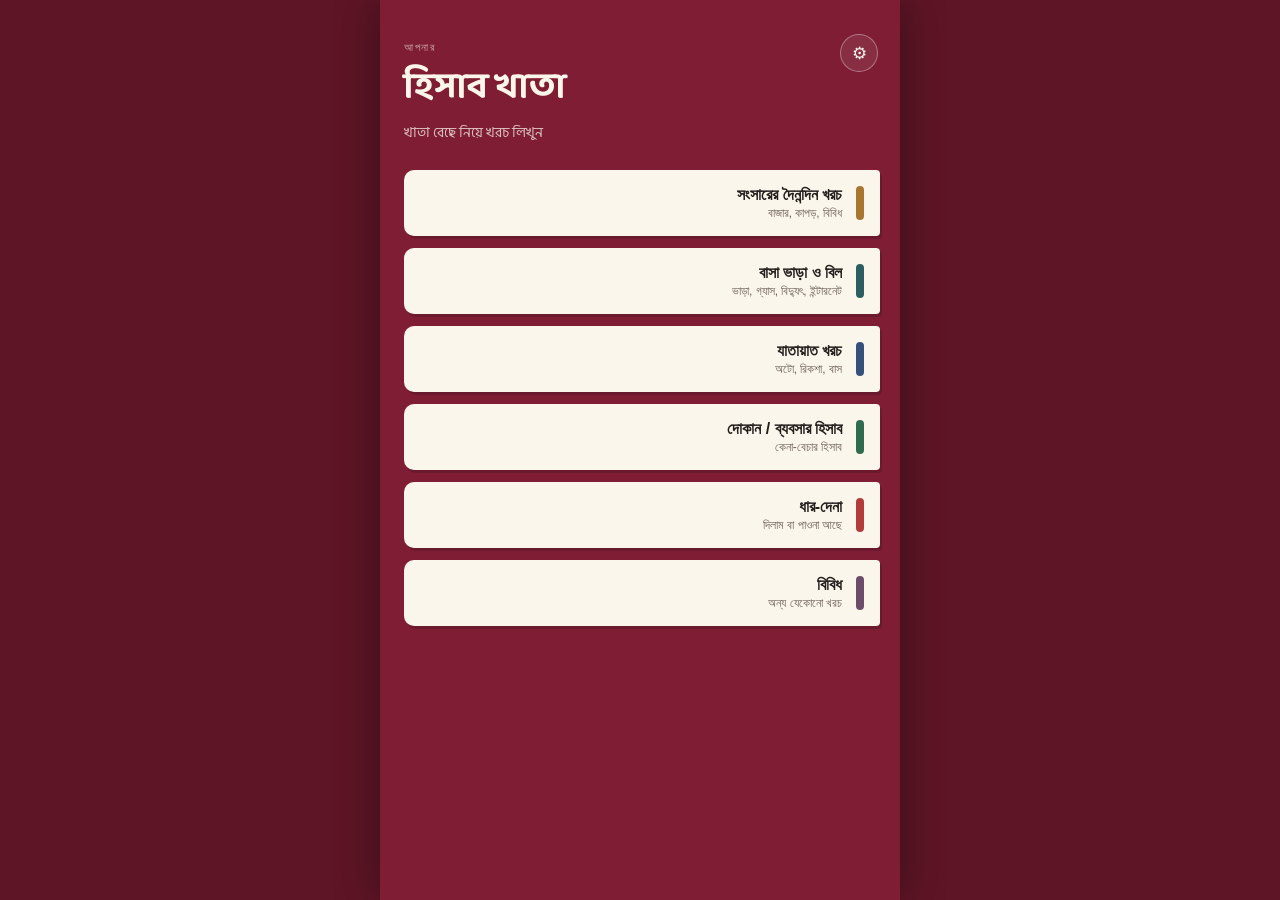
==== index.html @ ff977d9a "Rename index-4.html to index.html" ====
<!DOCTYPE html>
<html lang="bn">
<head>
<meta charset="UTF-8">
<meta name="viewport" content="width=device-width, initial-scale=1.0">
<title>হিসাব খাতা</title>
<link rel="preconnect" href="https://fonts.googleapis.com">
<link href="https://fonts.googleapis.com/css2?family=Baloo+Da+2:wght@500;600;700;800&family=Hind+Siliguri:wght@400;500;600;700&family=JetBrains+Mono:wght@500;700&display=swap" rel="stylesheet">
<style>
  :root{
    --paper:#FBF6EC;
    --spine:#7E1D34;
    --spine-dark:#5E1526;
    --rule:#D9A6AC;
    --rule-soft:#EAD3D6;
    --ink:#241E1C;
    --ink-soft:#6B615C;
    --brass:#A9762F;
    --ok:#2F6B4F;
    --danger:#B23B3B;
  }
  *{box-sizing:border-box;}
  body{
    margin:0;
    font-family:'Hind Siliguri',sans-serif;
    background:var(--spine-dark);
    color:var(--ink);
    min-height:100vh;
    display:flex;
    justify-content:center;
  }
  @media (prefers-reduced-motion: reduce){
    *{animation-duration:0.001ms !important; transition-duration:0.001ms !important;}
  }
  .book{
    width:100%;
    max-width:520px;
    background:var(--spine);
    min-height:100vh;
    position:relative;
    box-shadow:0 0 40px rgba(0,0,0,0.4);
    overflow:hidden;
  }

  /* ---------- HOME (cover) ---------- */
  .cover{
    padding:40px 20px 20px 24px;
    color:var(--paper);
    position:relative;
    min-height:100vh;
  }
  .cover .eyebrow{
    font-family:'JetBrains Mono',monospace;
    font-size:11px;
    letter-spacing:0.14em;
    opacity:0.65;
    text-transform:uppercase;
  }
  .cover h1{
    font-family:'Baloo Da 2',sans-serif;
    font-size:36px;
    margin:4px 0 4px;
  }
  .cover p{
    margin:0 0 26px;
    font-size:13.5px;
    opacity:0.75;
  }
  .gear{
    position:absolute;
    top:34px;
    right:22px;
    width:38px;
    height:38px;
    border-radius:50%;
    border:1px solid rgba(255,255,255,0.35);
    background:rgba(255,255,255,0.08);
    color:var(--paper);
    display:flex;
    align-items:center;
    justify-content:center;
    font-size:17px;
    cursor:pointer;
  }
  .gear:active{transform:scale(0.94);}

  .settings{
    background:rgba(255,255,255,0.08);
    border:1px solid rgba(255,255,255,0.2);
    border-radius:12px;
    padding:14px 16px;
    margin-bottom:22px;
    display:none;
    color:var(--paper);
  }
  .settings.open{display:block;}
  .settings label{
    display:block;
    font-size:12px;
    opacity:0.7;
    margin-bottom:6px;
  }
  .settings input{
    width:100%;
    padding:10px 12px;
    border-radius:8px;
    border:1px solid rgba(255,255,255,0.25);
    font-family:'JetBrains Mono',monospace;
    font-size:12px;
    background:rgba(0,0,0,0.15);
    color:var(--paper);
  }
  .settings .hint{
    font-size:11.5px;
    opacity:0.65;
    margin-top:8px;
    line-height:1.5;
  }
  .settings .status{
    margin-top:10px;
    font-size:12px;
    font-weight:600;
  }
  .status.ok{color:#8FD9AE;}
  .status.off{color:rgba(255,255,255,0.6);}

  .tabs{
    display:flex;
    flex-direction:column;
    gap:12px;
  }
  .tab{
    display:flex;
    align-items:center;
    gap:14px;
    background:var(--paper);
    border-radius:10px 4px 4px 10px;
    padding:16px 16px 16px 18px;
    cursor:pointer;
    position:relative;
    box-shadow:2px 3px 0 rgba(0,0,0,0.15);
    border:none;
    width:100%;
    text-align:right;
  }
  .tab:active{transform:translateX(2px);}
  .tab .swatch{
    width:8px;
    align-self:stretch;
    border-radius:4px;
    flex-shrink:0;
  }
  .tab .info{
    flex:1;
    text-align:right;
  }
  .tab .name{
    font-weight:700;
    font-size:16px;
    color:var(--ink);
    display:block;
  }
  .tab .desc{
    font-size:12px;
    color:var(--ink-soft);
    display:block;
    margin-top:2px;
  }
  .tab .sum{
    font-family:'JetBrains Mono',monospace;
    font-size:14px;
    font-weight:700;
    min-width:70px;
    text-align:left;
  }

  /* ---------- CATEGORY PAGE ---------- */
  .catpage{
    display:none;
    min-height:100vh;
  }
  .catpage.open{display:block;}
  .cathead{
    padding:22px 20px 16px;
    color:var(--paper);
    display:flex;
    align-items:center;
    gap:12px;
  }
  .backBtn{
    width:36px;
    height:36px;
    border-radius:50%;
    border:1px solid rgba(255,255,255,0.35);
    background:rgba(255,255,255,0.08);
    color:var(--paper);
    font-size:18px;
    cursor:pointer;
    flex-shrink:0;
  }
  .cathead .titles{flex:1;}
  .cathead h2{
    font-family:'Baloo Da 2',sans-serif;
    font-size:22px;
    margin:0;
  }
  .cathead .sub{
    font-size:12px;
    opacity:0.7;
  }

  .page{
    background:var(--paper);
    border-radius:18px 18px 0 0;
    min-height:calc(100vh - 90px);
    position:relative;
    padding:22px 20px 100px 34px;
    background-image: repeating-linear-gradient(
        to bottom, transparent 0, transparent 43px,
        var(--rule-soft) 43px, var(--rule-soft) 44px);
    background-position: 0 96px;
  }
  .page::before{
    content:"";
    position:absolute;
    left:22px; top:0; bottom:0; width:2px;
    background:var(--rule); opacity:0.7;
  }
  .page::after{
    content:"";
    position:absolute; left:0; top:0; bottom:0; width:14px;
    background-image: radial-gradient(circle, var(--spine-dark) 3px, transparent 3.2px);
    background-size: 14px 44px;
    background-position: 3px 22px;
    opacity:0.55;
  }

  form{display:grid; gap:12px; margin-bottom:22px;}
  .row2{display:grid; grid-template-columns:1fr 1fr; gap:12px;}
  .field label{display:block; font-size:12px; color:var(--ink-soft); margin-bottom:5px;}
  .field input{
    width:100%; padding:11px 12px; border:none;
    border-bottom:2px solid var(--rule); background:transparent;
    font-family:'Hind Siliguri',sans-serif; font-size:16px; color:var(--ink); outline:none;
  }
  .field input:focus{border-bottom-color:var(--spine);}

  button.add{
    background:var(--spine); color:var(--paper); border:none;
    padding:13px; border-radius:10px; font-size:16px; font-weight:600; cursor:pointer;
    font-family:'Hind Siliguri',sans-serif;
  }
  button.add:active{transform:scale(0.98);}

  .entries{display:flex; flex-direction:column;}
  .entry{
    display:grid; grid-template-columns:1fr auto; align-items:baseline;
    gap:10px; padding:13px 0; border-bottom:1px dashed var(--rule);
    animation:write 0.35s ease-out;
  }
  @keyframes write{ from{opacity:0; transform:translateY(4px);} to{opacity:1; transform:translateY(0);} }
  .entry .name{font-weight:600; font-size:15px;}
  .entry .qty{font-family:'JetBrains Mono',monospace; font-size:12px; color:var(--ink-soft); display:block; margin-top:2px;}
  .entry .amt{font-family:'JetBrains Mono',monospace; font-size:15px; font-weight:700; color:var(--ink);}
  .entry .sync-mark{grid-column:1/-1; font-size:10.5px; font-family:'JetBrains Mono',monospace;}
  .sync-mark.ok{color:var(--ok);} .sync-mark.pending{color:var(--ink-soft);} .sync-mark.fail{color:var(--danger);}

  .empty{text-align:center; padding:40px 10px; color:var(--ink-soft); font-size:13.5px;}

  .grand-total{
    position:sticky; bottom:0; background:var(--paper);
    border-top:2px solid var(--spine); margin:0 -20px 0 -34px;
    padding:16px 20px 20px 34px; display:flex; justify-content:space-between; align-items:center;
  }
  .grand-total .label{font-size:13px; color:var(--ink-soft);}
  .grand-total .value{font-family:'JetBrains Mono',monospace; font-size:22px; font-weight:700; color:var(--spine);}
</style>
</head>
<body>
<div class="book">

  <!-- HOME -->
  <div class="cover" id="homeView">
    <button class="gear" id="gearBtn" aria-label="সেটিংস">⚙</button>
    <div class="eyebrow">আপনার</div>
    <h1>হিসাব খাতা</h1>
    <p>খাতা বেছে নিয়ে খরচ লিখুন</p>

    <div class="settings" id="settingsPanel">
      <label for="scriptUrl">Google Apps Script Web App URL</label>
      <input type="text" id="scriptUrl" placeholder="https://script.google.com/macros/s/AKfycb.../exec">
      <div class="hint">সব ক্যাটাগরির ডাটা একই শিটে যাবে, একটা কলামে ক্যাটাগরির নাম লেখা থাকবে।</div>
      <div class="status off" id="syncStatus">● সিঙ্ক বন্ধ আছে (URL দেওয়া হয়নি)</div>
    </div>

    <div class="tabs" id="tabsList"></div>
  </div>

  <!-- CATEGORY PAGE (template rendered dynamically) -->
  <div class="catpage" id="catView">
    <div class="cathead">
      <button class="backBtn" id="backBtn">←</button>
      <div class="titles">
        <h2 id="catTitle"></h2>
        <div class="sub" id="catSub"></div>
      </div>
    </div>
    <div class="page">
      <form id="entryForm">
        <div class="field">
          <label for="itemName">আইটেমের নাম</label>
          <input type="text" id="itemName" placeholder="যেমন: চাল" required>
        </div>
        <div class="row2">
          <div class="field">
            <label for="qtyText">পরিমাণ (ইচ্ছামতো লিখুন)</label>
            <input type="text" id="qtyText" placeholder="যেমন: ১ কেজি, ১/২ হালি">
          </div>
          <div class="field">
            <label for="amount">টাকা</label>
            <input type="number" id="amount" step="any" min="0" placeholder="০" required>
          </div>
        </div>
        <button type="submit" class="add">খাতায় যোগ করুন</button>
      </form>

      <div class="entries" id="entries"></div>
      <div class="empty" id="emptyMsg">এখনও কোনো এন্ট্রি নেই — প্রথমটা যোগ করুন</div>
    </div>
    <div class="grand-total">
      <span class="label">এই খাতার মোট</span>
      <span class="value" id="grandTotal">৳ ০.০০</span>
    </div>
  </div>

</div>

<script>
  const CATEGORIES = [
    {id:'shongshar', name:'সংসারের দৈনন্দিন খরচ', desc:'বাজার, কাপড়, বিবিধ', color:'#A9762F'},
    {id:'basha', name:'বাসা ভাড়া ও বিল', desc:'ভাড়া, গ্যাস, বিদ্যুৎ, ইন্টারনেট', color:'#2B5D63'},
    {id:'transport', name:'যাতায়াত খরচ', desc:'অটো, রিকশা, বাস', color:'#35507A'},
    {id:'dokan', name:'দোকান / ব্যবসার হিসাব', desc:'কেনা-বেচার হিসাব', color:'#2F6B4F'},
    {id:'dhar', name:'ধার-দেনা', desc:'দিলাম বা পাওনা আছে', color:'#B23B3B'},
    {id:'bibidh', name:'বিবিধ', desc:'অন্য যেকোনো খরচ', color:'#6B4C6B'}
  ];

  let scriptUrl = '';
  let currentCat = null;
  const dataByCat = {}; // {catId: [entries]}
  CATEGORIES.forEach(c => dataByCat[c.id] = []);

  const homeView = document.getElementById('homeView');
  const catView = document.getElementById('catView');
  const tabsList = document.getElementById('tabsList');
  const gearBtn = document.getElementById('gearBtn');
  const settingsPanel = document.getElementById('settingsPanel');
  const scriptUrlInput = document.getElementById('scriptUrl');
  const syncStatus = document.getElementById('syncStatus');
  const backBtn = document.getElementById('backBtn');
  const catTitle = document.getElementById('catTitle');
  const catSub = document.getElementById('catSub');
  const form = document.getElementById('entryForm');
  const itemName = document.getElementById('itemName');
  const qtyText = document.getElementById('qtyText');
  const amount = document.getElementById('amount');
  const entriesEl = document.getElementById('entries');
  const emptyMsg = document.getElementById('emptyMsg');
  const grandTotalEl = document.getElementById('grandTotal');

  function fmt(n){
    return '৳ ' + Number(n).toLocaleString('en-US', {minimumFractionDigits:2, maximumFractionDigits:2});
  }
  function todayISO(){
    const d = new Date();
    return d.getFullYear() + '-' + String(d.getMonth()+1).padStart(2,'0') + '-' + String(d.getDate()).padStart(2,'0');
  }

  function renderTabs(){
    tabsList.innerHTML = '';
    CATEGORIES.forEach(c => {
      const total = dataByCat[c.id].reduce((s,e)=>s+e.amount,0);
      const btn = document.createElement('button');
      btn.className = 'tab';
      btn.innerHTML = `
        <span class="sum">${total ? fmt(total) : ''}</span>
        <span class="info">
          <span class="name">${c.name}</span>
          <span class="desc">${c.desc}</span>
        </span>
        <span class="swatch" style="background:${c.color}"></span>
      `;
      btn.addEventListener('click', () => openCategory(c.id));
      tabsList.appendChild(btn);
    });
  }

  gearBtn.addEventListener('click', () => settingsPanel.classList.toggle('open'));
  scriptUrlInput.addEventListener('input', () => {
    scriptUrl = scriptUrlInput.value.trim();
    if(scriptUrl){
      syncStatus.textContent = '● সিঙ্ক চালু আছে';
      syncStatus.className = 'status ok';
    } else {
      syncStatus.textContent = '● সিঙ্ক বন্ধ আছে (URL দেওয়া হয়নি)';
      syncStatus.className = 'status off';
    }
  });

  function openCategory(id){
    currentCat = CATEGORIES.find(c => c.id === id);
    catTitle.textContent = currentCat.name;
    catSub.textContent = currentCat.desc;
    homeView.style.display = 'none';
    catView.classList.add('open');
    renderEntries();
    form.reset();
    itemName.focus();
  }
  backBtn.addEventListener('click', () => {
    catView.classList.remove('open');
    homeView.style.display = 'block';
    renderTabs();
  });

  function renderEntries(){
    entriesEl.innerHTML = '';
    const list = dataByCat[currentCat.id];
    emptyMsg.style.display = list.length ? 'none' : 'block';
    list.slice().reverse().forEach(e => entriesEl.appendChild(entryRow(e)));
    grandTotalEl.textContent = fmt(list.reduce((s,e)=>s+e.amount,0));
  }

  function entryRow(e){
    const row = document.createElement('div');
    row.className = 'entry';
    row.innerHTML = `
      <div class="name">${e.item}${e.qty ? `<span class="qty">${e.qty}</span>` : ''}</div>
      <div class="amt">${fmt(e.amount)}</div>
      <div class="sync-mark ${e.synced === null ? 'pending' : (e.synced ? 'ok' : 'fail')}" id="mark-${e.id}">
        ${e.synced === null ? (scriptUrl ? '○ পাঠানো হচ্ছে...' : '○ শুধু এই খাতায় (সিঙ্ক বন্ধ)') : (e.synced ? '✓ শিটে পাঠানো হয়েছে' : '✕ পাঠানো যায়নি, খাতায় আছে')}
      </div>
    `;
    return row;
  }

  function markSync(id, ok){
    const list = dataByCat[currentCat.id];
    const e = list.find(x => x.id === id);
    if(e) e.synced = ok;
    const el = document.getElementById('mark-' + id);
    if(!el) return;
    if(ok){ el.textContent = '✓ শিটে পাঠানো হয়েছে'; el.className = 'sync-mark ok'; }
    else { el.textContent = '✕ পাঠানো যায়নি, খাতায় আছে'; el.className = 'sync-mark fail'; }
  }

  async function sendToSheet(e){
    if(!scriptUrl) return;
    try{
      await fetch(scriptUrl, {
        method:'POST', mode:'no-cors', headers:{'Content-Type':'text/plain'},
        body: JSON.stringify({
          date: e.date, category: currentCat.name,
          item: e.item, quantity: e.qty, amount: e.amount
        })
      });
      markSync(e.id, true);
    } catch(err){ markSync(e.id, false); }
  }

  form.addEventListener('submit', (ev) => {
    ev.preventDefault();
    const name = itemName.value.trim();
    const amt = parseFloat(amount.value);
    if(!name || isNaN(amt)) return;

    const entry = { id: Date.now(), date: todayISO(), item: name, qty: qtyText.value.trim(), amount: amt, synced: null };
    dataByCat[currentCat.id].push(entry);
    renderEntries();
    sendToSheet(entry);

    form.reset();
    itemName.focus();
  });

  renderTabs();
</script>
</body>
</html>
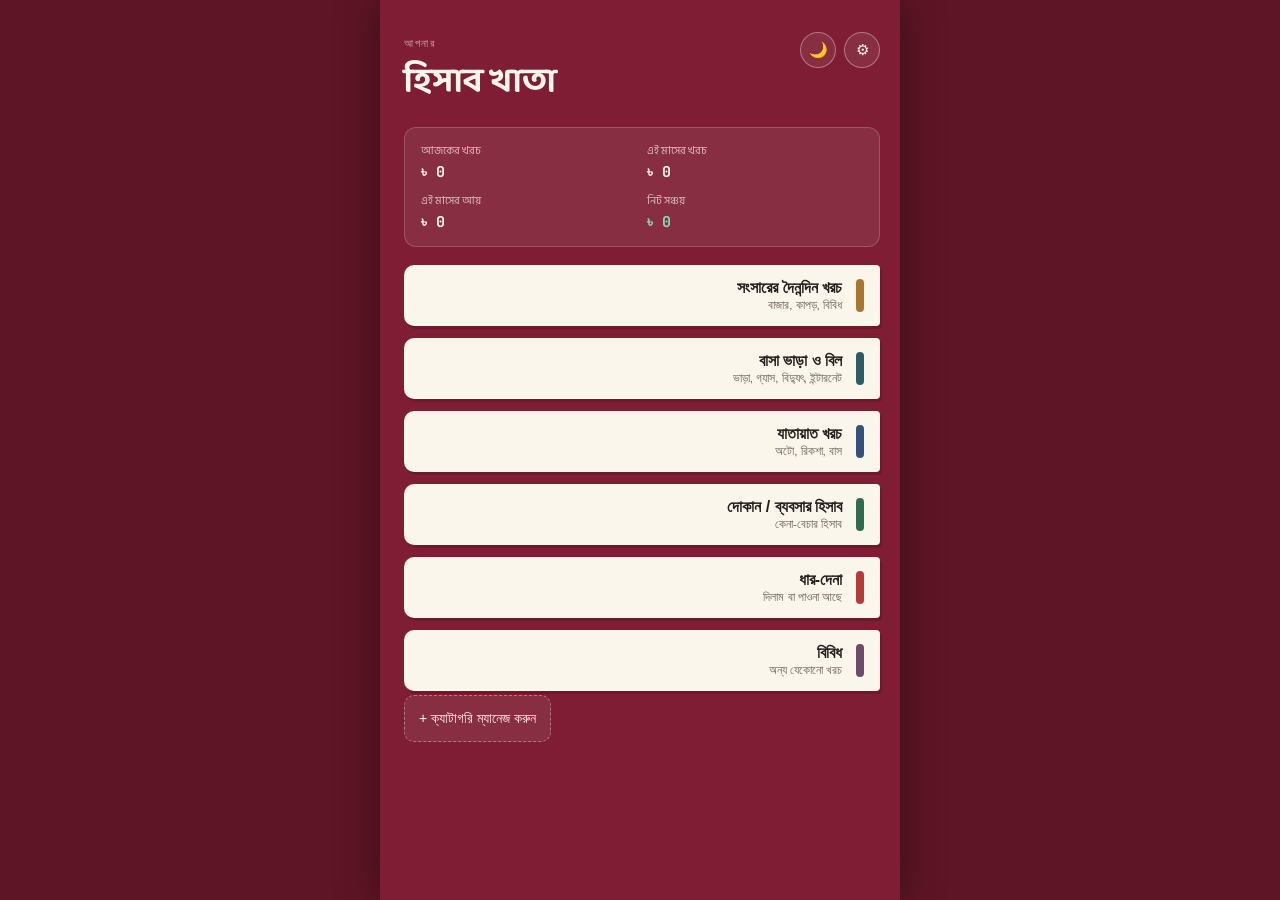
==== commit a1ef28d6: "Update index.html" ====
--- a/index.html
+++ b/index.html
@@ -8,464 +8,528 @@
 <link href="https://fonts.googleapis.com/css2?family=Baloo+Da+2:wght@500;600;700;800&family=Hind+Siliguri:wght@400;500;600;700&family=JetBrains+Mono:wght@500;700&display=swap" rel="stylesheet">
 <style>
   :root{
-    --paper:#FBF6EC;
-    --spine:#7E1D34;
-    --spine-dark:#5E1526;
-    --rule:#D9A6AC;
-    --rule-soft:#EAD3D6;
-    --ink:#241E1C;
-    --ink-soft:#6B615C;
-    --brass:#A9762F;
-    --ok:#2F6B4F;
-    --danger:#B23B3B;
+    --paper:#FBF6EC; --spine:#7E1D34; --spine-dark:#5E1526;
+    --rule:#D9A6AC; --rule-soft:#EAD3D6; --ink:#241E1C; --ink-soft:#6B615C;
+    --brass:#A9762F; --ok:#2F6B4F; --danger:#B23B3B; --warn:#B8860B;
+  }
+  body.dark{
+    --paper:#241E1C; --spine:#4A1420; --spine-dark:#2E0D14;
+    --rule:#5A3A3E; --rule-soft:#3A2C2C; --ink:#F0E8E2; --ink-soft:#B8ACA4;
   }
   *{box-sizing:border-box;}
-  body{
-    margin:0;
-    font-family:'Hind Siliguri',sans-serif;
-    background:var(--spine-dark);
-    color:var(--ink);
-    min-height:100vh;
-    display:flex;
-    justify-content:center;
-  }
-  @media (prefers-reduced-motion: reduce){
-    *{animation-duration:0.001ms !important; transition-duration:0.001ms !important;}
-  }
-  .book{
-    width:100%;
-    max-width:520px;
-    background:var(--spine);
-    min-height:100vh;
-    position:relative;
-    box-shadow:0 0 40px rgba(0,0,0,0.4);
-    overflow:hidden;
-  }
-
-  /* ---------- HOME (cover) ---------- */
-  .cover{
-    padding:40px 20px 20px 24px;
-    color:var(--paper);
-    position:relative;
-    min-height:100vh;
-  }
-  .cover .eyebrow{
-    font-family:'JetBrains Mono',monospace;
-    font-size:11px;
-    letter-spacing:0.14em;
-    opacity:0.65;
-    text-transform:uppercase;
-  }
-  .cover h1{
-    font-family:'Baloo Da 2',sans-serif;
-    font-size:36px;
-    margin:4px 0 4px;
-  }
-  .cover p{
-    margin:0 0 26px;
-    font-size:13.5px;
-    opacity:0.75;
-  }
-  .gear{
-    position:absolute;
-    top:34px;
-    right:22px;
-    width:38px;
-    height:38px;
-    border-radius:50%;
-    border:1px solid rgba(255,255,255,0.35);
-    background:rgba(255,255,255,0.08);
-    color:var(--paper);
-    display:flex;
-    align-items:center;
-    justify-content:center;
-    font-size:17px;
-    cursor:pointer;
-  }
-  .gear:active{transform:scale(0.94);}
-
-  .settings{
-    background:rgba(255,255,255,0.08);
-    border:1px solid rgba(255,255,255,0.2);
-    border-radius:12px;
-    padding:14px 16px;
-    margin-bottom:22px;
-    display:none;
-    color:var(--paper);
-  }
+  body{margin:0; font-family:'Hind Siliguri',sans-serif; background:var(--spine-dark); color:var(--ink); min-height:100vh; display:flex; justify-content:center;}
+  @media (prefers-reduced-motion: reduce){*{animation-duration:0.001ms !important; transition-duration:0.001ms !important;}}
+  .book{width:100%; max-width:520px; background:var(--spine); min-height:100vh; position:relative; box-shadow:0 0 40px rgba(0,0,0,0.4); overflow:hidden;}
+  .view{display:none;} .view.open{display:block;}
+
+  /* HOME */
+  .cover{padding:36px 20px 20px 24px; color:var(--paper); min-height:100vh; position:relative;}
+  .topbtns{position:absolute; top:32px; right:20px; display:flex; gap:8px;}
+  .iconbtn{width:36px; height:36px; border-radius:50%; border:1px solid rgba(255,255,255,0.35); background:rgba(255,255,255,0.08); color:var(--paper); display:flex; align-items:center; justify-content:center; font-size:15px; cursor:pointer;}
+  .iconbtn:active{transform:scale(0.94);}
+  .cover .eyebrow{font-family:'JetBrains Mono',monospace; font-size:11px; letter-spacing:0.14em; opacity:0.65; text-transform:uppercase;}
+  .cover h1{font-family:'Baloo Da 2',sans-serif; font-size:34px; margin:4px 0 16px;}
+
+  .summary{background:rgba(255,255,255,0.08); border:1px solid rgba(255,255,255,0.18); border-radius:12px; padding:14px 16px; margin-bottom:18px; display:grid; grid-template-columns:1fr 1fr; gap:10px;}
+  .summary .cell .lbl{font-size:11px; opacity:0.7;}
+  .summary .cell .val{font-family:'JetBrains Mono',monospace; font-size:15px; font-weight:700; margin-top:2px;}
+  .summary .cell.net .val.pos{color:#8FD9AE;} .summary .cell.net .val.neg{color:#F3A6A6;}
+
+  .settings{background:rgba(255,255,255,0.08); border:1px solid rgba(255,255,255,0.2); border-radius:12px; padding:14px 16px; margin-bottom:18px; display:none; color:var(--paper);}
   .settings.open{display:block;}
-  .settings label{
-    display:block;
-    font-size:12px;
-    opacity:0.7;
-    margin-bottom:6px;
-  }
-  .settings input{
-    width:100%;
-    padding:10px 12px;
-    border-radius:8px;
-    border:1px solid rgba(255,255,255,0.25);
-    font-family:'JetBrains Mono',monospace;
-    font-size:12px;
-    background:rgba(0,0,0,0.15);
-    color:var(--paper);
-  }
-  .settings .hint{
-    font-size:11.5px;
-    opacity:0.65;
-    margin-top:8px;
-    line-height:1.5;
-  }
-  .settings .status{
-    margin-top:10px;
-    font-size:12px;
-    font-weight:600;
-  }
-  .status.ok{color:#8FD9AE;}
-  .status.off{color:rgba(255,255,255,0.6);}
-
-  .tabs{
-    display:flex;
-    flex-direction:column;
-    gap:12px;
-  }
-  .tab{
-    display:flex;
-    align-items:center;
-    gap:14px;
-    background:var(--paper);
-    border-radius:10px 4px 4px 10px;
-    padding:16px 16px 16px 18px;
-    cursor:pointer;
-    position:relative;
-    box-shadow:2px 3px 0 rgba(0,0,0,0.15);
-    border:none;
-    width:100%;
-    text-align:right;
-  }
+  .settings label{display:block; font-size:12px; opacity:0.7; margin-bottom:6px;}
+  .settings input[type=text]{width:100%; padding:10px 12px; border-radius:8px; border:1px solid rgba(255,255,255,0.25); font-family:'JetBrains Mono',monospace; font-size:12px; background:rgba(0,0,0,0.15); color:var(--paper);}
+  .settings .row{display:flex; justify-content:space-between; align-items:center; margin-top:12px;}
+  .settings .hint{font-size:11px; opacity:0.6; margin-top:8px; line-height:1.5;}
+  .settings .status{margin-top:10px; font-size:12px; font-weight:600;}
+  .status.ok{color:#8FD9AE;} .status.off{color:rgba(255,255,255,0.6);}
+  .toggle{width:42px; height:24px; border-radius:12px; background:rgba(255,255,255,0.2); position:relative; cursor:pointer; border:none;}
+  .toggle.on{background:#8FD9AE;}
+  .toggle::after{content:""; position:absolute; top:2px; left:2px; width:20px; height:20px; border-radius:50%; background:#fff; transition:left 0.15s;}
+  .toggle.on::after{left:20px;}
+
+  .tabs{display:flex; flex-direction:column; gap:12px;}
+  .tab{display:flex; align-items:center; gap:14px; background:var(--paper); border-radius:10px 4px 4px 10px; padding:14px 16px 14px 18px; cursor:pointer; position:relative; box-shadow:2px 3px 0 rgba(0,0,0,0.15); border:none; width:100%; text-align:right;}
   .tab:active{transform:translateX(2px);}
-  .tab .swatch{
-    width:8px;
-    align-self:stretch;
-    border-radius:4px;
-    flex-shrink:0;
-  }
-  .tab .info{
-    flex:1;
-    text-align:right;
-  }
-  .tab .name{
-    font-weight:700;
-    font-size:16px;
-    color:var(--ink);
-    display:block;
-  }
-  .tab .desc{
-    font-size:12px;
-    color:var(--ink-soft);
-    display:block;
-    margin-top:2px;
-  }
-  .tab .sum{
-    font-family:'JetBrains Mono',monospace;
-    font-size:14px;
-    font-weight:700;
-    min-width:70px;
-    text-align:left;
-  }
-
-  /* ---------- CATEGORY PAGE ---------- */
-  .catpage{
-    display:none;
-    min-height:100vh;
-  }
-  .catpage.open{display:block;}
-  .cathead{
-    padding:22px 20px 16px;
-    color:var(--paper);
-    display:flex;
-    align-items:center;
-    gap:12px;
-  }
-  .backBtn{
-    width:36px;
-    height:36px;
-    border-radius:50%;
-    border:1px solid rgba(255,255,255,0.35);
-    background:rgba(255,255,255,0.08);
-    color:var(--paper);
-    font-size:18px;
-    cursor:pointer;
-    flex-shrink:0;
-  }
-  .cathead .titles{flex:1;}
-  .cathead h2{
-    font-family:'Baloo Da 2',sans-serif;
-    font-size:22px;
-    margin:0;
-  }
-  .cathead .sub{
-    font-size:12px;
-    opacity:0.7;
-  }
-
-  .page{
-    background:var(--paper);
-    border-radius:18px 18px 0 0;
-    min-height:calc(100vh - 90px);
-    position:relative;
-    padding:22px 20px 100px 34px;
-    background-image: repeating-linear-gradient(
-        to bottom, transparent 0, transparent 43px,
-        var(--rule-soft) 43px, var(--rule-soft) 44px);
-    background-position: 0 96px;
-  }
-  .page::before{
-    content:"";
-    position:absolute;
-    left:22px; top:0; bottom:0; width:2px;
-    background:var(--rule); opacity:0.7;
-  }
-  .page::after{
-    content:"";
-    position:absolute; left:0; top:0; bottom:0; width:14px;
-    background-image: radial-gradient(circle, var(--spine-dark) 3px, transparent 3.2px);
-    background-size: 14px 44px;
-    background-position: 3px 22px;
-    opacity:0.55;
-  }
-
-  form{display:grid; gap:12px; margin-bottom:22px;}
+  .tab .swatch{width:8px; align-self:stretch; border-radius:4px; flex-shrink:0;}
+  .tab .info{flex:1; text-align:right; min-width:0;}
+  .tab .name{font-weight:700; font-size:16px; color:var(--ink); display:block;}
+  .tab .desc{font-size:11.5px; color:var(--ink-soft); display:block; margin-top:2px;}
+  .tab .budgetbar{height:5px; border-radius:3px; background:var(--rule-soft); margin-top:6px; overflow:hidden;}
+  .tab .budgetbar > div{height:100%; background:var(--ok);}
+  .tab .budgetbar.over > div{background:var(--danger);}
+  .tab .sum{font-family:'JetBrains Mono',monospace; font-size:14px; font-weight:700; min-width:66px; text-align:left; color:var(--ink);}
+  .addcat{margin-top:4px; background:rgba(255,255,255,0.08); border:1px dashed rgba(255,255,255,0.35); color:var(--paper); border-radius:10px; padding:14px; font-size:14px; cursor:pointer;}
+
+  /* MANAGE CATEGORIES */
+  .subhead{padding:22px 20px 16px; color:var(--paper); display:flex; align-items:center; gap:12px;}
+  .subhead h2{font-family:'Baloo Da 2',sans-serif; font-size:22px; margin:0; flex:1;}
+  .mpage{background:var(--paper); border-radius:18px 18px 0 0; min-height:calc(100vh - 90px); padding:20px;}
+  .catrow{display:flex; align-items:center; gap:10px; padding:12px 0; border-bottom:1px solid var(--rule-soft);}
+  .catrow .sw{width:16px; height:16px; border-radius:50%; flex-shrink:0;}
+  .catrow .nm{flex:1; font-weight:600; font-size:14.5px;}
+  .catrow .bud{font-size:11.5px; color:var(--ink-soft);}
+  .delbtn{background:none; border:none; color:var(--danger); font-size:18px; cursor:pointer; padding:4px 8px;}
+  .newcatform{margin-top:18px; display:grid; gap:10px;}
+  .newcatform input{width:100%; padding:11px 12px; border:none; border-bottom:2px solid var(--rule); background:transparent; font-family:'Hind Siliguri',sans-serif; font-size:15px; color:var(--ink); outline:none;}
+  .colors{display:flex; gap:8px; flex-wrap:wrap;}
+  .colordot{width:28px; height:28px; border-radius:50%; cursor:pointer; border:2px solid transparent;}
+  .colordot.sel{border-color:var(--ink);}
+
+  /* CATEGORY PAGE */
+  .cathead{padding:22px 20px 12px; color:var(--paper); display:flex; align-items:center; gap:12px;}
+  .backBtn{width:36px; height:36px; border-radius:50%; border:1px solid rgba(255,255,255,0.35); background:rgba(255,255,255,0.08); color:var(--paper); font-size:18px; cursor:pointer; flex-shrink:0;}
+  .cathead .titles{flex:1; min-width:0;}
+  .cathead h2{font-family:'Baloo Da 2',sans-serif; font-size:21px; margin:0;}
+  .cathead .sub{font-size:11.5px; opacity:0.7;}
+  .budgetinfo{padding:0 20px 14px; color:var(--paper);}
+  .budgetinfo .bar{height:7px; border-radius:4px; background:rgba(255,255,255,0.2); overflow:hidden; margin-top:6px;}
+  .budgetinfo .bar>div{height:100%; background:#8FD9AE;}
+  .budgetinfo .bar.over>div{background:#F3A6A6;}
+  .budgetinfo .txt{font-size:11.5px; margin-top:4px; opacity:0.85;}
+  .budgetinfo .warn{color:#F3A6A6; font-weight:700;}
+
+  .page{background:var(--paper); border-radius:18px 18px 0 0; min-height:calc(100vh - 90px); position:relative; padding:20px 20px 100px 34px;
+    background-image: repeating-linear-gradient(to bottom, transparent 0, transparent 43px, var(--rule-soft) 43px, var(--rule-soft) 44px); background-position:0 96px;}
+  .page::before{content:""; position:absolute; left:22px; top:0; bottom:0; width:2px; background:var(--rule); opacity:0.7;}
+  .page::after{content:""; position:absolute; left:0; top:0; bottom:0; width:14px; background-image:radial-gradient(circle, var(--spine-dark) 3px, transparent 3.2px); background-size:14px 44px; background-position:3px 22px; opacity:0.55;}
+
+  .searchbox{margin-bottom:14px;}
+  .searchbox input{width:100%; padding:9px 12px; border-radius:8px; border:1px solid var(--rule-soft); background:#fff1; font-size:13.5px; color:var(--ink); font-family:'Hind Siliguri',sans-serif;}
+  body.dark .searchbox input{background:rgba(255,255,255,0.06);}
+
+  .typetoggle{display:flex; gap:8px; margin-bottom:4px;}
+  .typebtn{flex:1; padding:9px; border-radius:8px; border:1px solid var(--rule); background:transparent; font-size:13.5px; color:var(--ink-soft); cursor:pointer;}
+  .typebtn.active{background:var(--spine); color:var(--paper); border-color:var(--spine);}
+
+  form{display:grid; gap:12px; margin-bottom:20px;}
   .row2{display:grid; grid-template-columns:1fr 1fr; gap:12px;}
   .field label{display:block; font-size:12px; color:var(--ink-soft); margin-bottom:5px;}
-  .field input{
-    width:100%; padding:11px 12px; border:none;
-    border-bottom:2px solid var(--rule); background:transparent;
-    font-family:'Hind Siliguri',sans-serif; font-size:16px; color:var(--ink); outline:none;
-  }
+  .field input{width:100%; padding:11px 12px; border:none; border-bottom:2px solid var(--rule); background:transparent; font-family:'Hind Siliguri',sans-serif; font-size:16px; color:var(--ink); outline:none;}
   .field input:focus{border-bottom-color:var(--spine);}
-
-  button.add{
-    background:var(--spine); color:var(--paper); border:none;
-    padding:13px; border-radius:10px; font-size:16px; font-weight:600; cursor:pointer;
-    font-family:'Hind Siliguri',sans-serif;
-  }
+  button.add{background:var(--spine); color:var(--paper); border:none; padding:13px; border-radius:10px; font-size:16px; font-weight:600; cursor:pointer; font-family:'Hind Siliguri',sans-serif;}
   button.add:active{transform:scale(0.98);}
+  button.cancelEdit{background:none; border:1px solid var(--rule); color:var(--ink-soft); padding:10px; border-radius:10px; font-size:14px; cursor:pointer;}
+
+  .toprow{font-size:11.5px; color:var(--brass); font-weight:700; margin-bottom:10px;}
 
   .entries{display:flex; flex-direction:column;}
-  .entry{
-    display:grid; grid-template-columns:1fr auto; align-items:baseline;
-    gap:10px; padding:13px 0; border-bottom:1px dashed var(--rule);
-    animation:write 0.35s ease-out;
-  }
-  @keyframes write{ from{opacity:0; transform:translateY(4px);} to{opacity:1; transform:translateY(0);} }
-  .entry .name{font-weight:600; font-size:15px;}
-  .entry .qty{font-family:'JetBrains Mono',monospace; font-size:12px; color:var(--ink-soft); display:block; margin-top:2px;}
-  .entry .amt{font-family:'JetBrains Mono',monospace; font-size:15px; font-weight:700; color:var(--ink);}
-  .entry .sync-mark{grid-column:1/-1; font-size:10.5px; font-family:'JetBrains Mono',monospace;}
+  .entry{display:grid; grid-template-columns:1fr auto auto; align-items:baseline; gap:8px; padding:12px 0; border-bottom:1px dashed var(--rule); animation:write 0.3s ease-out;}
+  @keyframes write{from{opacity:0; transform:translateY(4px);} to{opacity:1; transform:translateY(0);}}
+  .entry .name{font-weight:600; font-size:14.5px;}
+  .entry .name .type-in{color:var(--ok); font-size:11px; margin-left:4px;}
+  .entry .qty{font-family:'JetBrains Mono',monospace; font-size:11.5px; color:var(--ink-soft); display:block; margin-top:2px;}
+  .entry .amt{font-family:'JetBrains Mono',monospace; font-size:14.5px; font-weight:700; color:var(--ink);}
+  .entry .amt.income{color:var(--ok);}
+  .entry .actions{display:flex; gap:6px;}
+  .entry .actions button{background:none; border:none; font-size:14px; cursor:pointer; color:var(--ink-soft); padding:2px 4px;}
+  .entry .sync-mark{grid-column:1/-1; font-size:10px; font-family:'JetBrains Mono',monospace;}
   .sync-mark.ok{color:var(--ok);} .sync-mark.pending{color:var(--ink-soft);} .sync-mark.fail{color:var(--danger);}
 
-  .empty{text-align:center; padding:40px 10px; color:var(--ink-soft); font-size:13.5px;}
-
-  .grand-total{
-    position:sticky; bottom:0; background:var(--paper);
-    border-top:2px solid var(--spine); margin:0 -20px 0 -34px;
-    padding:16px 20px 20px 34px; display:flex; justify-content:space-between; align-items:center;
-  }
-  .grand-total .label{font-size:13px; color:var(--ink-soft);}
-  .grand-total .value{font-family:'JetBrains Mono',monospace; font-size:22px; font-weight:700; color:var(--spine);}
+  .empty{text-align:center; padding:36px 10px; color:var(--ink-soft); font-size:13px;}
+  .grand-total{position:sticky; bottom:0; background:var(--paper); border-top:2px solid var(--spine); margin:0 -20px 0 -34px; padding:14px 20px 18px 34px; display:flex; justify-content:space-between; align-items:center;}
+  .grand-total .label{font-size:12.5px; color:var(--ink-soft);}
+  .grand-total .value{font-family:'JetBrains Mono',monospace; font-size:20px; font-weight:700; color:var(--spine);}
 </style>
 </head>
 <body>
 <div class="book">
 
   <!-- HOME -->
-  <div class="cover" id="homeView">
-    <button class="gear" id="gearBtn" aria-label="সেটিংস">⚙</button>
-    <div class="eyebrow">আপনার</div>
-    <h1>হিসাব খাতা</h1>
-    <p>খাতা বেছে নিয়ে খরচ লিখুন</p>
-
-    <div class="settings" id="settingsPanel">
-      <label for="scriptUrl">Google Apps Script Web App URL</label>
-      <input type="text" id="scriptUrl" placeholder="https://script.google.com/macros/s/AKfycb.../exec">
-      <div class="hint">সব ক্যাটাগরির ডাটা একই শিটে যাবে, একটা কলামে ক্যাটাগরির নাম লেখা থাকবে।</div>
-      <div class="status off" id="syncStatus">● সিঙ্ক বন্ধ আছে (URL দেওয়া হয়নি)</div>
+  <div class="view open" id="homeView">
+    <div class="cover">
+      <div class="topbtns">
+        <button class="iconbtn" id="darkBtn" aria-label="ডার্ক মোড">🌙</button>
+        <button class="iconbtn" id="gearBtn" aria-label="সেটিংস">⚙</button>
+      </div>
+      <div class="eyebrow">আপনার</div>
+      <h1>হিসাব খাতা</h1>
+
+      <div class="summary">
+        <div class="cell"><div class="lbl">আজকের খরচ</div><div class="val" id="todayTotal">৳ ০</div></div>
+        <div class="cell"><div class="lbl">এই মাসের খরচ</div><div class="val" id="monthTotal">৳ ০</div></div>
+        <div class="cell"><div class="lbl">এই মাসের আয়</div><div class="val" id="monthIncome">৳ ০</div></div>
+        <div class="cell net"><div class="lbl">নিট সঞ্চয়</div><div class="val" id="netSavings">৳ ০</div></div>
+      </div>
+
+      <div class="settings" id="settingsPanel">
+        <label for="scriptUrl">Google Apps Script Web App URL</label>
+        <input type="text" id="scriptUrl" placeholder="https://script.google.com/macros/s/AKfycb.../exec">
+        <div class="status off" id="syncStatus">● সিঙ্ক বন্ধ আছে</div>
+        <div class="hint">এই URL ও আপনার ডাটা এখন থেকে এই ব্রাউজারে সেভ থাকবে, রিফ্রেশ করলে হারাবে না।</div>
+      </div>
+
+      <div class="tabs" id="tabsList"></div>
+      <button class="addcat" id="addCatBtn">+ ক্যাটাগরি ম্যানেজ করুন</button>
     </div>
-
-    <div class="tabs" id="tabsList"></div>
   </div>
 
-  <!-- CATEGORY PAGE (template rendered dynamically) -->
-  <div class="catpage" id="catView">
+  <!-- MANAGE CATEGORIES -->
+  <div class="view" id="manageView">
+    <div class="subhead">
+      <button class="backBtn" id="manageBackBtn">←</button>
+      <h2>ক্যাটাগরি ম্যানেজ করুন</h2>
+    </div>
+    <div class="mpage">
+      <div id="catList"></div>
+      <div class="newcatform">
+        <input type="text" id="newCatName" placeholder="নতুন ক্যাটাগরির নাম">
+        <input type="number" id="newCatBudget" placeholder="মাসিক বাজেট (ঐচ্ছিক, টাকা)">
+        <div class="colors" id="colorPicker"></div>
+        <button class="add" id="addCatSubmit">যোগ করুন</button>
+      </div>
+    </div>
+  </div>
+
+  <!-- CATEGORY PAGE -->
+  <div class="view" id="catView">
     <div class="cathead">
       <button class="backBtn" id="backBtn">←</button>
-      <div class="titles">
-        <h2 id="catTitle"></h2>
-        <div class="sub" id="catSub"></div>
-      </div>
+      <div class="titles"><h2 id="catTitle"></h2><div class="sub" id="catSub"></div></div>
+    </div>
+    <div class="budgetinfo" id="budgetInfo" style="display:none;">
+      <div class="txt" id="budgetTxt"></div>
+      <div class="bar" id="budgetBar"><div id="budgetFill" style="width:0%"></div></div>
     </div>
     <div class="page">
+      <div class="searchbox"><input type="text" id="searchInput" placeholder="আইটেম দিয়ে খুঁজুন..."></div>
+      <div class="toprow" id="topExpense"></div>
+
       <form id="entryForm">
-        <div class="field">
-          <label for="itemName">আইটেমের নাম</label>
-          <input type="text" id="itemName" placeholder="যেমন: চাল" required>
+        <div class="typetoggle">
+          <button type="button" class="typebtn active" id="typeExpenseBtn">খরচ</button>
+          <button type="button" class="typebtn" id="typeIncomeBtn">আয়</button>
         </div>
+        <div class="field"><label for="itemName">আইটেমের নাম</label><input type="text" id="itemName" placeholder="যেমন: চাল" required></div>
         <div class="row2">
-          <div class="field">
-            <label for="qtyText">পরিমাণ (ইচ্ছামতো লিখুন)</label>
-            <input type="text" id="qtyText" placeholder="যেমন: ১ কেজি, ১/২ হালি">
-          </div>
-          <div class="field">
-            <label for="amount">টাকা</label>
-            <input type="number" id="amount" step="any" min="0" placeholder="০" required>
-          </div>
+          <div class="field"><label for="subCat">সাব-ক্যাটাগরি (ঐচ্ছিক)</label><input type="text" id="subCat" placeholder="যেমন: বাজার"></div>
+          <div class="field"><label for="qtyText">পরিমাণ (ঐচ্ছিক)</label><input type="text" id="qtyText" placeholder="যেমন: ১ কেজি"></div>
         </div>
-        <button type="submit" class="add">খাতায় যোগ করুন</button>
+        <div class="field"><label for="amount">টাকা</label><input type="number" id="amount" step="any" min="0" placeholder="০" required></div>
+        <div class="row2">
+          <button type="submit" class="add" id="submitBtn">খাতায় যোগ করুন</button>
+          <button type="button" class="cancelEdit" id="cancelEditBtn" style="display:none;">বাতিল</button>
+        </div>
       </form>
 
       <div class="entries" id="entries"></div>
       <div class="empty" id="emptyMsg">এখনও কোনো এন্ট্রি নেই — প্রথমটা যোগ করুন</div>
     </div>
-    <div class="grand-total">
-      <span class="label">এই খাতার মোট</span>
-      <span class="value" id="grandTotal">৳ ০.০০</span>
-    </div>
+    <div class="grand-total"><span class="label">এই মাসের মোট (এই খাতা)</span><span class="value" id="grandTotal">৳ ০</span></div>
   </div>
 
 </div>
 
 <script>
-  const CATEGORIES = [
-    {id:'shongshar', name:'সংসারের দৈনন্দিন খরচ', desc:'বাজার, কাপড়, বিবিধ', color:'#A9762F'},
-    {id:'basha', name:'বাসা ভাড়া ও বিল', desc:'ভাড়া, গ্যাস, বিদ্যুৎ, ইন্টারনেট', color:'#2B5D63'},
-    {id:'transport', name:'যাতায়াত খরচ', desc:'অটো, রিকশা, বাস', color:'#35507A'},
-    {id:'dokan', name:'দোকান / ব্যবসার হিসাব', desc:'কেনা-বেচার হিসাব', color:'#2F6B4F'},
-    {id:'dhar', name:'ধার-দেনা', desc:'দিলাম বা পাওনা আছে', color:'#B23B3B'},
-    {id:'bibidh', name:'বিবিধ', desc:'অন্য যেকোনো খরচ', color:'#6B4C6B'}
+  const DEFAULT_CATEGORIES = [
+    {id:'shongshar', name:'সংসারের দৈনন্দিন খরচ', desc:'বাজার, কাপড়, বিবিধ', color:'#A9762F', budget:null},
+    {id:'basha', name:'বাসা ভাড়া ও বিল', desc:'ভাড়া, গ্যাস, বিদ্যুৎ, ইন্টারনেট', color:'#2B5D63', budget:null},
+    {id:'transport', name:'যাতায়াত খরচ', desc:'অটো, রিকশা, বাস', color:'#35507A', budget:null},
+    {id:'dokan', name:'দোকান / ব্যবসার হিসাব', desc:'কেনা-বেচার হিসাব', color:'#2F6B4F', budget:null},
+    {id:'dhar', name:'ধার-দেনা', desc:'দিলাম বা পাওনা আছে', color:'#B23B3B', budget:null},
+    {id:'bibidh', name:'বিবিধ', desc:'অন্য যেকোনো খরচ', color:'#6B4C6B', budget:null}
   ];
-
-  let scriptUrl = '';
+  const COLOR_OPTIONS = ['#A9762F','#2B5D63','#35507A','#2F6B4F','#B23B3B','#6B4C6B','#C77B3C','#4A6B8A','#8A4A6B','#5C8A4A'];
+
+  function loadJSON(key, fallback){
+    try{ const v = localStorage.getItem(key); return v ? JSON.parse(v) : fallback; }catch(e){ return fallback; }
+  }
+  function saveJSON(key, val){ try{ localStorage.setItem(key, JSON.stringify(val)); }catch(e){} }
+
+  let categories = loadJSON('hk_categories', DEFAULT_CATEGORIES);
+  let entriesByCat = loadJSON('hk_entries', {});
+  categories.forEach(c => { if(!entriesByCat[c.id]) entriesByCat[c.id] = []; });
+  let scriptUrl = localStorage.getItem('hk_scriptUrl') || '';
+  let darkMode = localStorage.getItem('hk_dark') === 'on';
   let currentCat = null;
-  const dataByCat = {}; // {catId: [entries]}
-  CATEGORIES.forEach(c => dataByCat[c.id] = []);
+  let editingEntryId = null;
+  let currentType = 'expense';
+
+  if(darkMode) document.body.classList.add('dark');
 
   const homeView = document.getElementById('homeView');
+  const manageView = document.getElementById('manageView');
   const catView = document.getElementById('catView');
   const tabsList = document.getElementById('tabsList');
   const gearBtn = document.getElementById('gearBtn');
+  const darkBtn = document.getElementById('darkBtn');
   const settingsPanel = document.getElementById('settingsPanel');
   const scriptUrlInput = document.getElementById('scriptUrl');
   const syncStatus = document.getElementById('syncStatus');
+  const addCatBtn = document.getElementById('addCatBtn');
+  const manageBackBtn = document.getElementById('manageBackBtn');
+  const catList = document.getElementById('catList');
+  const newCatName = document.getElementById('newCatName');
+  const newCatBudget = document.getElementById('newCatBudget');
+  const colorPicker = document.getElementById('colorPicker');
+  const addCatSubmit = document.getElementById('addCatSubmit');
+  let selectedColor = COLOR_OPTIONS[0];
+
   const backBtn = document.getElementById('backBtn');
   const catTitle = document.getElementById('catTitle');
   const catSub = document.getElementById('catSub');
+  const budgetInfo = document.getElementById('budgetInfo');
+  const budgetTxt = document.getElementById('budgetTxt');
+  const budgetBar = document.getElementById('budgetBar');
+  const budgetFill = document.getElementById('budgetFill');
+  const searchInput = document.getElementById('searchInput');
+  const topExpense = document.getElementById('topExpense');
   const form = document.getElementById('entryForm');
   const itemName = document.getElementById('itemName');
+  const subCat = document.getElementById('subCat');
   const qtyText = document.getElementById('qtyText');
   const amount = document.getElementById('amount');
+  const submitBtn = document.getElementById('submitBtn');
+  const cancelEditBtn = document.getElementById('cancelEditBtn');
+  const typeExpenseBtn = document.getElementById('typeExpenseBtn');
+  const typeIncomeBtn = document.getElementById('typeIncomeBtn');
   const entriesEl = document.getElementById('entries');
   const emptyMsg = document.getElementById('emptyMsg');
   const grandTotalEl = document.getElementById('grandTotal');
 
-  function fmt(n){
-    return '৳ ' + Number(n).toLocaleString('en-US', {minimumFractionDigits:2, maximumFractionDigits:2});
-  }
-  function todayISO(){
-    const d = new Date();
-    return d.getFullYear() + '-' + String(d.getMonth()+1).padStart(2,'0') + '-' + String(d.getDate()).padStart(2,'0');
+  function fmt(n){ return '৳ ' + Number(n).toLocaleString('en-US',{minimumFractionDigits:0,maximumFractionDigits:2}); }
+  function todayISO(){ const d=new Date(); return d.getFullYear()+'-'+String(d.getMonth()+1).padStart(2,'0')+'-'+String(d.getDate()).padStart(2,'0'); }
+  function monthKey(dateStr){ return dateStr ? dateStr.slice(0,7) : ''; }
+  function allEntries(){ return Object.values(entriesByCat).flat(); }
+
+  function showView(v){
+    [homeView, manageView, catView].forEach(el => el.classList.remove('open'));
+    v.classList.add('open');
+  }
+
+  function renderHomeSummary(){
+    const nowM = todayISO().slice(0,7);
+    const today = todayISO();
+    let todayExp=0, monthExp=0, monthInc=0;
+    allEntries().forEach(e => {
+      if(e.type === 'income'){ if(monthKey(e.date)===nowM) monthInc += e.amount; }
+      else{
+        if(e.date === today) todayExp += e.amount;
+        if(monthKey(e.date)===nowM) monthExp += e.amount;
+      }
+    });
+    document.getElementById('todayTotal').textContent = fmt(todayExp);
+    document.getElementById('monthTotal').textContent = fmt(monthExp);
+    document.getElementById('monthIncome').textContent = fmt(monthInc);
+    const net = monthInc - monthExp;
+    const netEl = document.getElementById('netSavings');
+    netEl.textContent = (net<0?'-':'')+fmt(Math.abs(net));
+    netEl.className = 'val ' + (net>=0?'pos':'neg');
+  }
+
+  function catMonthTotal(catId){
+    const nowM = todayISO().slice(0,7);
+    return (entriesByCat[catId]||[]).filter(e=>e.type!=='income' && monthKey(e.date)===nowM).reduce((s,e)=>s+e.amount,0);
   }
 
   function renderTabs(){
     tabsList.innerHTML = '';
-    CATEGORIES.forEach(c => {
-      const total = dataByCat[c.id].reduce((s,e)=>s+e.amount,0);
+    categories.forEach(c => {
+      const total = catMonthTotal(c.id);
       const btn = document.createElement('button');
       btn.className = 'tab';
+      let barHtml = '';
+      if(c.budget){
+        const pct = Math.min(100, (total/c.budget)*100);
+        barHtml = `<div class="budgetbar ${total>c.budget?'over':''}"><div style="width:${pct}%"></div></div>`;
+      }
       btn.innerHTML = `
         <span class="sum">${total ? fmt(total) : ''}</span>
         <span class="info">
           <span class="name">${c.name}</span>
-          <span class="desc">${c.desc}</span>
+          <span class="desc">${c.desc||''}</span>
+          ${barHtml}
         </span>
         <span class="swatch" style="background:${c.color}"></span>
       `;
       btn.addEventListener('click', () => openCategory(c.id));
       tabsList.appendChild(btn);
     });
+    renderHomeSummary();
   }
 
   gearBtn.addEventListener('click', () => settingsPanel.classList.toggle('open'));
+  darkBtn.addEventListener('click', () => {
+    darkMode = !darkMode;
+    document.body.classList.toggle('dark', darkMode);
+    localStorage.setItem('hk_dark', darkMode?'on':'off');
+  });
+  if(scriptUrl){
+    scriptUrlInput.value = scriptUrl;
+    syncStatus.textContent = '● সিঙ্ক চালু আছে';
+    syncStatus.className = 'status ok';
+  }
   scriptUrlInput.addEventListener('input', () => {
     scriptUrl = scriptUrlInput.value.trim();
-    if(scriptUrl){
-      syncStatus.textContent = '● সিঙ্ক চালু আছে';
-      syncStatus.className = 'status ok';
+    localStorage.setItem('hk_scriptUrl', scriptUrl);
+    if(scriptUrl){ syncStatus.textContent='● সিঙ্ক চালু আছে'; syncStatus.className='status ok'; }
+    else{ syncStatus.textContent='● সিঙ্ক বন্ধ আছে'; syncStatus.className='status off'; }
+  });
+
+  // ---- MANAGE CATEGORIES ----
+  function renderColorPicker(){
+    colorPicker.innerHTML = '';
+    COLOR_OPTIONS.forEach(col => {
+      const d = document.createElement('div');
+      d.className = 'colordot' + (col===selectedColor?' sel':'');
+      d.style.background = col;
+      d.addEventListener('click', () => { selectedColor = col; renderColorPicker(); });
+      colorPicker.appendChild(d);
+    });
+  }
+  function renderCatList(){
+    catList.innerHTML = '';
+    categories.forEach(c => {
+      const row = document.createElement('div');
+      row.className = 'catrow';
+      row.innerHTML = `
+        <span class="sw" style="background:${c.color}"></span>
+        <span class="nm">${c.name}</span>
+        <span class="bud">${c.budget ? 'বাজেট: '+fmt(c.budget) : ''}</span>
+        <button class="delbtn" data-id="${c.id}">🗑</button>
+      `;
+      row.querySelector('.delbtn').addEventListener('click', () => {
+        if(confirm(`"${c.name}" ক্যাটাগরি ও এর সব এন্ট্রি মুছে ফেলতে চান?`)){
+          categories = categories.filter(x => x.id !== c.id);
+          delete entriesByCat[c.id];
+          saveJSON('hk_categories', categories);
+          saveJSON('hk_entries', entriesByCat);
+          renderCatList();
+        }
+      });
+      catList.appendChild(row);
+    });
+  }
+  addCatBtn.addEventListener('click', () => { renderCatList(); renderColorPicker(); showView(manageView); });
+  manageBackBtn.addEventListener('click', () => { showView(homeView); renderTabs(); });
+  addCatSubmit.addEventListener('click', () => {
+    const name = newCatName.value.trim();
+    if(!name) return;
+    const budget = newCatBudget.value ? parseFloat(newCatBudget.value) : null;
+    const id = 'c' + Date.now();
+    categories.push({id, name, desc:'', color:selectedColor, budget});
+    entriesByCat[id] = [];
+    saveJSON('hk_categories', categories);
+    saveJSON('hk_entries', entriesByCat);
+    newCatName.value=''; newCatBudget.value='';
+    renderCatList();
+  });
+
+  // ---- CATEGORY PAGE ----
+  function openCategory(id){
+    currentCat = categories.find(c => c.id === id);
+    catTitle.textContent = currentCat.name;
+    catSub.textContent = currentCat.desc || '';
+    resetForm();
+    searchInput.value = '';
+    showView(catView);
+    renderEntries();
+  }
+  backBtn.addEventListener('click', () => { showView(homeView); renderTabs(); });
+
+  typeExpenseBtn.addEventListener('click', () => { currentType='expense'; typeExpenseBtn.classList.add('active'); typeIncomeBtn.classList.remove('active'); });
+  typeIncomeBtn.addEventListener('click', () => { currentType='income'; typeIncomeBtn.classList.add('active'); typeExpenseBtn.classList.remove('active'); });
+
+  function resetForm(){
+    form.reset(); editingEntryId = null;
+    submitBtn.textContent = 'খাতায় যোগ করুন';
+    cancelEditBtn.style.display = 'none';
+    currentType = 'expense'; typeExpenseBtn.classList.add('active'); typeIncomeBtn.classList.remove('active');
+  }
+  cancelEditBtn.addEventListener('click', resetForm);
+  searchInput.addEventListener('input', renderEntries);
+
+  function updateBudgetInfo(){
+    const total = catMonthTotal(currentCat.id);
+    if(currentCat.budget){
+      budgetInfo.style.display = 'block';
+      const pct = Math.min(100, (total/currentCat.budget)*100);
+      budgetFill.style.width = pct + '%';
+      budgetBar.className = 'bar' + (total>currentCat.budget ? ' over':'');
+      budgetTxt.innerHTML = total>currentCat.budget
+        ? `<span class="warn">⚠ বাজেট (${fmt(currentCat.budget)}) ছাড়িয়ে গেছে!</span> খরচ হয়েছে ${fmt(total)}`
+        : `এই মাসে খরচ ${fmt(total)} / বাজেট ${fmt(currentCat.budget)}`;
     } else {
-      syncStatus.textContent = '● সিঙ্ক বন্ধ আছে (URL দেওয়া হয়নি)';
-      syncStatus.className = 'status off';
+      budgetInfo.style.display = 'none';
     }
-  });
-
-  function openCategory(id){
-    currentCat = CATEGORIES.find(c => c.id === id);
-    catTitle.textContent = currentCat.name;
-    catSub.textContent = currentCat.desc;
-    homeView.style.display = 'none';
-    catView.classList.add('open');
-    renderEntries();
-    form.reset();
-    itemName.focus();
-  }
-  backBtn.addEventListener('click', () => {
-    catView.classList.remove('open');
-    homeView.style.display = 'block';
-    renderTabs();
-  });
+  }
 
   function renderEntries(){
+    const q = searchInput.value.trim().toLowerCase();
+    const list = (entriesByCat[currentCat.id]||[]).filter(e => !q || e.item.toLowerCase().includes(q));
     entriesEl.innerHTML = '';
-    const list = dataByCat[currentCat.id];
     emptyMsg.style.display = list.length ? 'none' : 'block';
     list.slice().reverse().forEach(e => entriesEl.appendChild(entryRow(e)));
-    grandTotalEl.textContent = fmt(list.reduce((s,e)=>s+e.amount,0));
+
+    const nowM = todayISO().slice(0,7);
+    const monthList = (entriesByCat[currentCat.id]||[]).filter(e=>e.type!=='income' && monthKey(e.date)===nowM);
+    grandTotalEl.textContent = fmt(monthList.reduce((s,e)=>s+e.amount,0));
+
+    if(monthList.length){
+      const top = monthList.reduce((a,b)=> b.amount>a.amount?b:a);
+      topExpense.textContent = `📌 এই মাসে সবচেয়ে বেশি খরচ: ${top.item} (${fmt(top.amount)})`;
+    } else { topExpense.textContent = ''; }
+
+    updateBudgetInfo();
   }
 
   function entryRow(e){
     const row = document.createElement('div');
     row.className = 'entry';
     row.innerHTML = `
-      <div class="name">${e.item}${e.qty ? `<span class="qty">${e.qty}</span>` : ''}</div>
-      <div class="amt">${fmt(e.amount)}</div>
-      <div class="sync-mark ${e.synced === null ? 'pending' : (e.synced ? 'ok' : 'fail')}" id="mark-${e.id}">
-        ${e.synced === null ? (scriptUrl ? '○ পাঠানো হচ্ছে...' : '○ শুধু এই খাতায় (সিঙ্ক বন্ধ)') : (e.synced ? '✓ শিটে পাঠানো হয়েছে' : '✕ পাঠানো যায়নি, খাতায় আছে')}
+      <div class="name">${e.item}${e.type==='income'?'<span class="type-in">আয়</span>':''}${(e.sub||e.qty) ? `<span class="qty">${[e.sub,e.qty].filter(Boolean).join(' · ')}</span>` : ''}</div>
+      <div class="amt ${e.type==='income'?'income':''}">${fmt(e.amount)}</div>
+      <div class="actions">
+        <button data-act="edit" data-id="${e.id}">✏️</button>
+        <button data-act="del" data-id="${e.id}">🗑</button>
+      </div>
+      <div class="sync-mark ${e.synced===null?'pending':(e.synced?'ok':'fail')}" id="mark-${e.id}">
+        ${e.synced===null ? (scriptUrl?'○ পাঠানো হচ্ছে...':'○ শুধু এই খাতায়') : (e.synced?'✓ শিটে পাঠানো হয়েছে':'✕ পাঠানো যায়নি')}
       </div>
     `;
+    row.querySelector('[data-act="edit"]').addEventListener('click', () => startEdit(e.id));
+    row.querySelector('[data-act="del"]').addEventListener('click', () => deleteEntry(e.id));
     return row;
   }
 
+  function startEdit(id){
+    const e = entriesByCat[currentCat.id].find(x=>x.id===id);
+    if(!e) return;
+    editingEntryId = id;
+    itemName.value = e.item; subCat.value = e.sub||''; qtyText.value = e.qty||''; amount.value = e.amount;
+    currentType = e.type||'expense';
+    typeExpenseBtn.classList.toggle('active', currentType==='expense');
+    typeIncomeBtn.classList.toggle('active', currentType==='income');
+    submitBtn.textContent = 'আপডেট করুন';
+    cancelEditBtn.style.display = 'block';
+    itemName.focus();
+  }
+
+  function deleteEntry(id){
+    if(!confirm('এন্ট্রিটা মুছে ফেলতে চান?')) return;
+    entriesByCat[currentCat.id] = entriesByCat[currentCat.id].filter(x=>x.id!==id);
+    saveJSON('hk_entries', entriesByCat);
+    renderEntries();
+    sendToSheet({action:'delete', id});
+  }
+
   function markSync(id, ok){
-    const list = dataByCat[currentCat.id];
-    const e = list.find(x => x.id === id);
+    const list = entriesByCat[currentCat.id];
+    const e = list && list.find(x=>x.id===id);
     if(e) e.synced = ok;
-    const el = document.getElementById('mark-' + id);
+    saveJSON('hk_entries', entriesByCat);
+    const el = document.getElementById('mark-'+id);
     if(!el) return;
-    if(ok){ el.textContent = '✓ শিটে পাঠানো হয়েছে'; el.className = 'sync-mark ok'; }
-    else { el.textContent = '✕ পাঠানো যায়নি, খাতায় আছে'; el.className = 'sync-mark fail'; }
-  }
-
-  async function sendToSheet(e){
+    if(ok){ el.textContent='✓ শিটে পাঠানো হয়েছে'; el.className='sync-mark ok'; }
+    else{ el.textContent='✕ পাঠানো যায়নি'; el.className='sync-mark fail'; }
+  }
+
+  async function sendToSheet(payload){
     if(!scriptUrl) return;
     try{
-      await fetch(scriptUrl, {
-        method:'POST', mode:'no-cors', headers:{'Content-Type':'text/plain'},
-        body: JSON.stringify({
-          date: e.date, category: currentCat.name,
-          item: e.item, quantity: e.qty, amount: e.amount
-        })
-      });
-      markSync(e.id, true);
-    } catch(err){ markSync(e.id, false); }
+      await fetch(scriptUrl, { method:'POST', mode:'no-cors', headers:{'Content-Type':'text/plain'}, body: JSON.stringify(payload) });
+      if(payload.id && payload.action==='add') markSync(payload.id, true);
+    } catch(err){ if(payload.id) markSync(payload.id, false); }
   }
 
   form.addEventListener('submit', (ev) => {
@@ -474,16 +538,25 @@
     const amt = parseFloat(amount.value);
     if(!name || isNaN(amt)) return;
 
-    const entry = { id: Date.now(), date: todayISO(), item: name, qty: qtyText.value.trim(), amount: amt, synced: null };
-    dataByCat[currentCat.id].push(entry);
+    if(editingEntryId){
+      const e = entriesByCat[currentCat.id].find(x=>x.id===editingEntryId);
+      if(e){
+        e.item=name; e.sub=subCat.value.trim(); e.qty=qtyText.value.trim(); e.amount=amt; e.type=currentType;
+        saveJSON('hk_entries', entriesByCat);
+        sendToSheet({action:'edit', id:e.id, date:e.date, type:e.type, category:currentCat.name, item:e.item, subcategory:e.sub, quantity:e.qty, amount:e.amount});
+      }
+    } else {
+      const entry = {id:'e'+Date.now(), date:todayISO(), type:currentType, item:name, sub:subCat.value.trim(), qty:qtyText.value.trim(), amount:amt, synced:null};
+      entriesByCat[currentCat.id].push(entry);
+      saveJSON('hk_entries', entriesByCat);
+      sendToSheet({action:'add', id:entry.id, date:entry.date, type:entry.type, category:currentCat.name, item:entry.item, subcategory:entry.sub, quantity:entry.qty, amount:entry.amount});
+    }
+    resetForm();
     renderEntries();
-    sendToSheet(entry);
-
-    form.reset();
     itemName.focus();
   });
 
   renderTabs();
 </script>
 </body>
-</html>
+  </html>
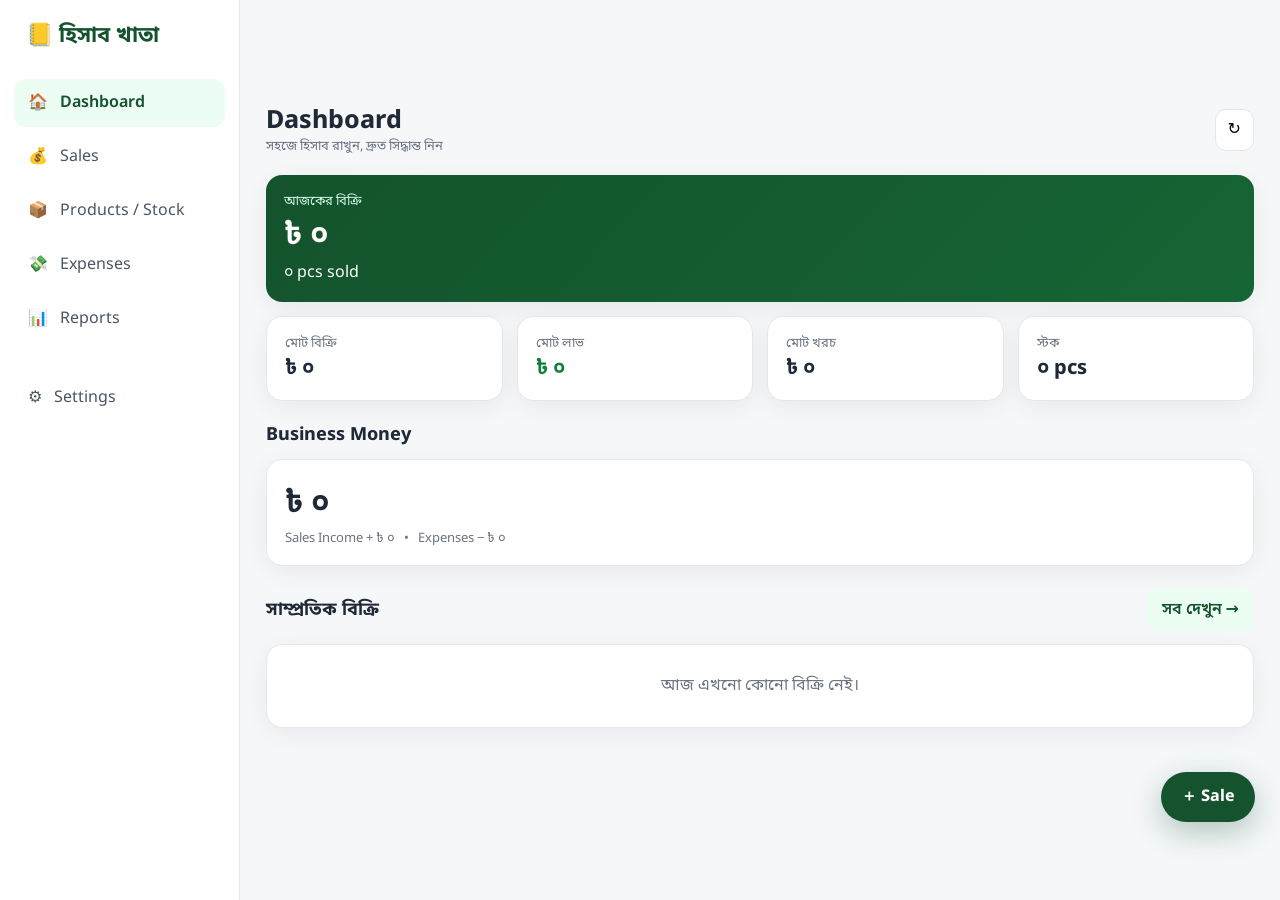
==== commit 95cfe739: "Add files via upload" ====
--- a/index.html
+++ b/index.html
@@ -1,562 +1 @@
-<!DOCTYPE html>
-<html lang="bn">
-<head>
-<meta charset="UTF-8">
-<meta name="viewport" content="width=device-width, initial-scale=1.0">
-<title>হিসাব খাতা</title>
-<link rel="preconnect" href="https://fonts.googleapis.com">
-<link href="https://fonts.googleapis.com/css2?family=Baloo+Da+2:wght@500;600;700;800&family=Hind+Siliguri:wght@400;500;600;700&family=JetBrains+Mono:wght@500;700&display=swap" rel="stylesheet">
-<style>
-  :root{
-    --paper:#FBF6EC; --spine:#7E1D34; --spine-dark:#5E1526;
-    --rule:#D9A6AC; --rule-soft:#EAD3D6; --ink:#241E1C; --ink-soft:#6B615C;
-    --brass:#A9762F; --ok:#2F6B4F; --danger:#B23B3B; --warn:#B8860B;
-  }
-  body.dark{
-    --paper:#241E1C; --spine:#4A1420; --spine-dark:#2E0D14;
-    --rule:#5A3A3E; --rule-soft:#3A2C2C; --ink:#F0E8E2; --ink-soft:#B8ACA4;
-  }
-  *{box-sizing:border-box;}
-  body{margin:0; font-family:'Hind Siliguri',sans-serif; background:var(--spine-dark); color:var(--ink); min-height:100vh; display:flex; justify-content:center;}
-  @media (prefers-reduced-motion: reduce){*{animation-duration:0.001ms !important; transition-duration:0.001ms !important;}}
-  .book{width:100%; max-width:520px; background:var(--spine); min-height:100vh; position:relative; box-shadow:0 0 40px rgba(0,0,0,0.4); overflow:hidden;}
-  .view{display:none;} .view.open{display:block;}
-
-  /* HOME */
-  .cover{padding:36px 20px 20px 24px; color:var(--paper); min-height:100vh; position:relative;}
-  .topbtns{position:absolute; top:32px; right:20px; display:flex; gap:8px;}
-  .iconbtn{width:36px; height:36px; border-radius:50%; border:1px solid rgba(255,255,255,0.35); background:rgba(255,255,255,0.08); color:var(--paper); display:flex; align-items:center; justify-content:center; font-size:15px; cursor:pointer;}
-  .iconbtn:active{transform:scale(0.94);}
-  .cover .eyebrow{font-family:'JetBrains Mono',monospace; font-size:11px; letter-spacing:0.14em; opacity:0.65; text-transform:uppercase;}
-  .cover h1{font-family:'Baloo Da 2',sans-serif; font-size:34px; margin:4px 0 16px;}
-
-  .summary{background:rgba(255,255,255,0.08); border:1px solid rgba(255,255,255,0.18); border-radius:12px; padding:14px 16px; margin-bottom:18px; display:grid; grid-template-columns:1fr 1fr; gap:10px;}
-  .summary .cell .lbl{font-size:11px; opacity:0.7;}
-  .summary .cell .val{font-family:'JetBrains Mono',monospace; font-size:15px; font-weight:700; margin-top:2px;}
-  .summary .cell.net .val.pos{color:#8FD9AE;} .summary .cell.net .val.neg{color:#F3A6A6;}
-
-  .settings{background:rgba(255,255,255,0.08); border:1px solid rgba(255,255,255,0.2); border-radius:12px; padding:14px 16px; margin-bottom:18px; display:none; color:var(--paper);}
-  .settings.open{display:block;}
-  .settings label{display:block; font-size:12px; opacity:0.7; margin-bottom:6px;}
-  .settings input[type=text]{width:100%; padding:10px 12px; border-radius:8px; border:1px solid rgba(255,255,255,0.25); font-family:'JetBrains Mono',monospace; font-size:12px; background:rgba(0,0,0,0.15); color:var(--paper);}
-  .settings .row{display:flex; justify-content:space-between; align-items:center; margin-top:12px;}
-  .settings .hint{font-size:11px; opacity:0.6; margin-top:8px; line-height:1.5;}
-  .settings .status{margin-top:10px; font-size:12px; font-weight:600;}
-  .status.ok{color:#8FD9AE;} .status.off{color:rgba(255,255,255,0.6);}
-  .toggle{width:42px; height:24px; border-radius:12px; background:rgba(255,255,255,0.2); position:relative; cursor:pointer; border:none;}
-  .toggle.on{background:#8FD9AE;}
-  .toggle::after{content:""; position:absolute; top:2px; left:2px; width:20px; height:20px; border-radius:50%; background:#fff; transition:left 0.15s;}
-  .toggle.on::after{left:20px;}
-
-  .tabs{display:flex; flex-direction:column; gap:12px;}
-  .tab{display:flex; align-items:center; gap:14px; background:var(--paper); border-radius:10px 4px 4px 10px; padding:14px 16px 14px 18px; cursor:pointer; position:relative; box-shadow:2px 3px 0 rgba(0,0,0,0.15); border:none; width:100%; text-align:right;}
-  .tab:active{transform:translateX(2px);}
-  .tab .swatch{width:8px; align-self:stretch; border-radius:4px; flex-shrink:0;}
-  .tab .info{flex:1; text-align:right; min-width:0;}
-  .tab .name{font-weight:700; font-size:16px; color:var(--ink); display:block;}
-  .tab .desc{font-size:11.5px; color:var(--ink-soft); display:block; margin-top:2px;}
-  .tab .budgetbar{height:5px; border-radius:3px; background:var(--rule-soft); margin-top:6px; overflow:hidden;}
-  .tab .budgetbar > div{height:100%; background:var(--ok);}
-  .tab .budgetbar.over > div{background:var(--danger);}
-  .tab .sum{font-family:'JetBrains Mono',monospace; font-size:14px; font-weight:700; min-width:66px; text-align:left; color:var(--ink);}
-  .addcat{margin-top:4px; background:rgba(255,255,255,0.08); border:1px dashed rgba(255,255,255,0.35); color:var(--paper); border-radius:10px; padding:14px; font-size:14px; cursor:pointer;}
-
-  /* MANAGE CATEGORIES */
-  .subhead{padding:22px 20px 16px; color:var(--paper); display:flex; align-items:center; gap:12px;}
-  .subhead h2{font-family:'Baloo Da 2',sans-serif; font-size:22px; margin:0; flex:1;}
-  .mpage{background:var(--paper); border-radius:18px 18px 0 0; min-height:calc(100vh - 90px); padding:20px;}
-  .catrow{display:flex; align-items:center; gap:10px; padding:12px 0; border-bottom:1px solid var(--rule-soft);}
-  .catrow .sw{width:16px; height:16px; border-radius:50%; flex-shrink:0;}
-  .catrow .nm{flex:1; font-weight:600; font-size:14.5px;}
-  .catrow .bud{font-size:11.5px; color:var(--ink-soft);}
-  .delbtn{background:none; border:none; color:var(--danger); font-size:18px; cursor:pointer; padding:4px 8px;}
-  .newcatform{margin-top:18px; display:grid; gap:10px;}
-  .newcatform input{width:100%; padding:11px 12px; border:none; border-bottom:2px solid var(--rule); background:transparent; font-family:'Hind Siliguri',sans-serif; font-size:15px; color:var(--ink); outline:none;}
-  .colors{display:flex; gap:8px; flex-wrap:wrap;}
-  .colordot{width:28px; height:28px; border-radius:50%; cursor:pointer; border:2px solid transparent;}
-  .colordot.sel{border-color:var(--ink);}
-
-  /* CATEGORY PAGE */
-  .cathead{padding:22px 20px 12px; color:var(--paper); display:flex; align-items:center; gap:12px;}
-  .backBtn{width:36px; height:36px; border-radius:50%; border:1px solid rgba(255,255,255,0.35); background:rgba(255,255,255,0.08); color:var(--paper); font-size:18px; cursor:pointer; flex-shrink:0;}
-  .cathead .titles{flex:1; min-width:0;}
-  .cathead h2{font-family:'Baloo Da 2',sans-serif; font-size:21px; margin:0;}
-  .cathead .sub{font-size:11.5px; opacity:0.7;}
-  .budgetinfo{padding:0 20px 14px; color:var(--paper);}
-  .budgetinfo .bar{height:7px; border-radius:4px; background:rgba(255,255,255,0.2); overflow:hidden; margin-top:6px;}
-  .budgetinfo .bar>div{height:100%; background:#8FD9AE;}
-  .budgetinfo .bar.over>div{background:#F3A6A6;}
-  .budgetinfo .txt{font-size:11.5px; margin-top:4px; opacity:0.85;}
-  .budgetinfo .warn{color:#F3A6A6; font-weight:700;}
-
-  .page{background:var(--paper); border-radius:18px 18px 0 0; min-height:calc(100vh - 90px); position:relative; padding:20px 20px 100px 34px;
-    background-image: repeating-linear-gradient(to bottom, transparent 0, transparent 43px, var(--rule-soft) 43px, var(--rule-soft) 44px); background-position:0 96px;}
-  .page::before{content:""; position:absolute; left:22px; top:0; bottom:0; width:2px; background:var(--rule); opacity:0.7;}
-  .page::after{content:""; position:absolute; left:0; top:0; bottom:0; width:14px; background-image:radial-gradient(circle, var(--spine-dark) 3px, transparent 3.2px); background-size:14px 44px; background-position:3px 22px; opacity:0.55;}
-
-  .searchbox{margin-bottom:14px;}
-  .searchbox input{width:100%; padding:9px 12px; border-radius:8px; border:1px solid var(--rule-soft); background:#fff1; font-size:13.5px; color:var(--ink); font-family:'Hind Siliguri',sans-serif;}
-  body.dark .searchbox input{background:rgba(255,255,255,0.06);}
-
-  .typetoggle{display:flex; gap:8px; margin-bottom:4px;}
-  .typebtn{flex:1; padding:9px; border-radius:8px; border:1px solid var(--rule); background:transparent; font-size:13.5px; color:var(--ink-soft); cursor:pointer;}
-  .typebtn.active{background:var(--spine); color:var(--paper); border-color:var(--spine);}
-
-  form{display:grid; gap:12px; margin-bottom:20px;}
-  .row2{display:grid; grid-template-columns:1fr 1fr; gap:12px;}
-  .field label{display:block; font-size:12px; color:var(--ink-soft); margin-bottom:5px;}
-  .field input{width:100%; padding:11px 12px; border:none; border-bottom:2px solid var(--rule); background:transparent; font-family:'Hind Siliguri',sans-serif; font-size:16px; color:var(--ink); outline:none;}
-  .field input:focus{border-bottom-color:var(--spine);}
-  button.add{background:var(--spine); color:var(--paper); border:none; padding:13px; border-radius:10px; font-size:16px; font-weight:600; cursor:pointer; font-family:'Hind Siliguri',sans-serif;}
-  button.add:active{transform:scale(0.98);}
-  button.cancelEdit{background:none; border:1px solid var(--rule); color:var(--ink-soft); padding:10px; border-radius:10px; font-size:14px; cursor:pointer;}
-
-  .toprow{font-size:11.5px; color:var(--brass); font-weight:700; margin-bottom:10px;}
-
-  .entries{display:flex; flex-direction:column;}
-  .entry{display:grid; grid-template-columns:1fr auto auto; align-items:baseline; gap:8px; padding:12px 0; border-bottom:1px dashed var(--rule); animation:write 0.3s ease-out;}
-  @keyframes write{from{opacity:0; transform:translateY(4px);} to{opacity:1; transform:translateY(0);}}
-  .entry .name{font-weight:600; font-size:14.5px;}
-  .entry .name .type-in{color:var(--ok); font-size:11px; margin-left:4px;}
-  .entry .qty{font-family:'JetBrains Mono',monospace; font-size:11.5px; color:var(--ink-soft); display:block; margin-top:2px;}
-  .entry .amt{font-family:'JetBrains Mono',monospace; font-size:14.5px; font-weight:700; color:var(--ink);}
-  .entry .amt.income{color:var(--ok);}
-  .entry .actions{display:flex; gap:6px;}
-  .entry .actions button{background:none; border:none; font-size:14px; cursor:pointer; color:var(--ink-soft); padding:2px 4px;}
-  .entry .sync-mark{grid-column:1/-1; font-size:10px; font-family:'JetBrains Mono',monospace;}
-  .sync-mark.ok{color:var(--ok);} .sync-mark.pending{color:var(--ink-soft);} .sync-mark.fail{color:var(--danger);}
-
-  .empty{text-align:center; padding:36px 10px; color:var(--ink-soft); font-size:13px;}
-  .grand-total{position:sticky; bottom:0; background:var(--paper); border-top:2px solid var(--spine); margin:0 -20px 0 -34px; padding:14px 20px 18px 34px; display:flex; justify-content:space-between; align-items:center;}
-  .grand-total .label{font-size:12.5px; color:var(--ink-soft);}
-  .grand-total .value{font-family:'JetBrains Mono',monospace; font-size:20px; font-weight:700; color:var(--spine);}
-</style>
-</head>
-<body>
-<div class="book">
-
-  <!-- HOME -->
-  <div class="view open" id="homeView">
-    <div class="cover">
-      <div class="topbtns">
-        <button class="iconbtn" id="darkBtn" aria-label="ডার্ক মোড">🌙</button>
-        <button class="iconbtn" id="gearBtn" aria-label="সেটিংস">⚙</button>
-      </div>
-      <div class="eyebrow">আপনার</div>
-      <h1>হিসাব খাতা</h1>
-
-      <div class="summary">
-        <div class="cell"><div class="lbl">আজকের খরচ</div><div class="val" id="todayTotal">৳ ০</div></div>
-        <div class="cell"><div class="lbl">এই মাসের খরচ</div><div class="val" id="monthTotal">৳ ০</div></div>
-        <div class="cell"><div class="lbl">এই মাসের আয়</div><div class="val" id="monthIncome">৳ ০</div></div>
-        <div class="cell net"><div class="lbl">নিট সঞ্চয়</div><div class="val" id="netSavings">৳ ০</div></div>
-      </div>
-
-      <div class="settings" id="settingsPanel">
-        <label for="scriptUrl">Google Apps Script Web App URL</label>
-        <input type="text" id="scriptUrl" placeholder="https://script.google.com/macros/s/AKfycb.../exec">
-        <div class="status off" id="syncStatus">● সিঙ্ক বন্ধ আছে</div>
-        <div class="hint">এই URL ও আপনার ডাটা এখন থেকে এই ব্রাউজারে সেভ থাকবে, রিফ্রেশ করলে হারাবে না।</div>
-      </div>
-
-      <div class="tabs" id="tabsList"></div>
-      <button class="addcat" id="addCatBtn">+ ক্যাটাগরি ম্যানেজ করুন</button>
-    </div>
-  </div>
-
-  <!-- MANAGE CATEGORIES -->
-  <div class="view" id="manageView">
-    <div class="subhead">
-      <button class="backBtn" id="manageBackBtn">←</button>
-      <h2>ক্যাটাগরি ম্যানেজ করুন</h2>
-    </div>
-    <div class="mpage">
-      <div id="catList"></div>
-      <div class="newcatform">
-        <input type="text" id="newCatName" placeholder="নতুন ক্যাটাগরির নাম">
-        <input type="number" id="newCatBudget" placeholder="মাসিক বাজেট (ঐচ্ছিক, টাকা)">
-        <div class="colors" id="colorPicker"></div>
-        <button class="add" id="addCatSubmit">যোগ করুন</button>
-      </div>
-    </div>
-  </div>
-
-  <!-- CATEGORY PAGE -->
-  <div class="view" id="catView">
-    <div class="cathead">
-      <button class="backBtn" id="backBtn">←</button>
-      <div class="titles"><h2 id="catTitle"></h2><div class="sub" id="catSub"></div></div>
-    </div>
-    <div class="budgetinfo" id="budgetInfo" style="display:none;">
-      <div class="txt" id="budgetTxt"></div>
-      <div class="bar" id="budgetBar"><div id="budgetFill" style="width:0%"></div></div>
-    </div>
-    <div class="page">
-      <div class="searchbox"><input type="text" id="searchInput" placeholder="আইটেম দিয়ে খুঁজুন..."></div>
-      <div class="toprow" id="topExpense"></div>
-
-      <form id="entryForm">
-        <div class="typetoggle">
-          <button type="button" class="typebtn active" id="typeExpenseBtn">খরচ</button>
-          <button type="button" class="typebtn" id="typeIncomeBtn">আয়</button>
-        </div>
-        <div class="field"><label for="itemName">আইটেমের নাম</label><input type="text" id="itemName" placeholder="যেমন: চাল" required></div>
-        <div class="row2">
-          <div class="field"><label for="subCat">সাব-ক্যাটাগরি (ঐচ্ছিক)</label><input type="text" id="subCat" placeholder="যেমন: বাজার"></div>
-          <div class="field"><label for="qtyText">পরিমাণ (ঐচ্ছিক)</label><input type="text" id="qtyText" placeholder="যেমন: ১ কেজি"></div>
-        </div>
-        <div class="field"><label for="amount">টাকা</label><input type="number" id="amount" step="any" min="0" placeholder="০" required></div>
-        <div class="row2">
-          <button type="submit" class="add" id="submitBtn">খাতায় যোগ করুন</button>
-          <button type="button" class="cancelEdit" id="cancelEditBtn" style="display:none;">বাতিল</button>
-        </div>
-      </form>
-
-      <div class="entries" id="entries"></div>
-      <div class="empty" id="emptyMsg">এখনও কোনো এন্ট্রি নেই — প্রথমটা যোগ করুন</div>
-    </div>
-    <div class="grand-total"><span class="label">এই মাসের মোট (এই খাতা)</span><span class="value" id="grandTotal">৳ ০</span></div>
-  </div>
-
-</div>
-
-<script>
-  const DEFAULT_CATEGORIES = [
-    {id:'shongshar', name:'সংসারের দৈনন্দিন খরচ', desc:'বাজার, কাপড়, বিবিধ', color:'#A9762F', budget:null},
-    {id:'basha', name:'বাসা ভাড়া ও বিল', desc:'ভাড়া, গ্যাস, বিদ্যুৎ, ইন্টারনেট', color:'#2B5D63', budget:null},
-    {id:'transport', name:'যাতায়াত খরচ', desc:'অটো, রিকশা, বাস', color:'#35507A', budget:null},
-    {id:'dokan', name:'দোকান / ব্যবসার হিসাব', desc:'কেনা-বেচার হিসাব', color:'#2F6B4F', budget:null},
-    {id:'dhar', name:'ধার-দেনা', desc:'দিলাম বা পাওনা আছে', color:'#B23B3B', budget:null},
-    {id:'bibidh', name:'বিবিধ', desc:'অন্য যেকোনো খরচ', color:'#6B4C6B', budget:null}
-  ];
-  const COLOR_OPTIONS = ['#A9762F','#2B5D63','#35507A','#2F6B4F','#B23B3B','#6B4C6B','#C77B3C','#4A6B8A','#8A4A6B','#5C8A4A'];
-
-  function loadJSON(key, fallback){
-    try{ const v = localStorage.getItem(key); return v ? JSON.parse(v) : fallback; }catch(e){ return fallback; }
-  }
-  function saveJSON(key, val){ try{ localStorage.setItem(key, JSON.stringify(val)); }catch(e){} }
-
-  let categories = loadJSON('hk_categories', DEFAULT_CATEGORIES);
-  let entriesByCat = loadJSON('hk_entries', {});
-  categories.forEach(c => { if(!entriesByCat[c.id]) entriesByCat[c.id] = []; });
-  let scriptUrl = localStorage.getItem('hk_scriptUrl') || '';
-  let darkMode = localStorage.getItem('hk_dark') === 'on';
-  let currentCat = null;
-  let editingEntryId = null;
-  let currentType = 'expense';
-
-  if(darkMode) document.body.classList.add('dark');
-
-  const homeView = document.getElementById('homeView');
-  const manageView = document.getElementById('manageView');
-  const catView = document.getElementById('catView');
-  const tabsList = document.getElementById('tabsList');
-  const gearBtn = document.getElementById('gearBtn');
-  const darkBtn = document.getElementById('darkBtn');
-  const settingsPanel = document.getElementById('settingsPanel');
-  const scriptUrlInput = document.getElementById('scriptUrl');
-  const syncStatus = document.getElementById('syncStatus');
-  const addCatBtn = document.getElementById('addCatBtn');
-  const manageBackBtn = document.getElementById('manageBackBtn');
-  const catList = document.getElementById('catList');
-  const newCatName = document.getElementById('newCatName');
-  const newCatBudget = document.getElementById('newCatBudget');
-  const colorPicker = document.getElementById('colorPicker');
-  const addCatSubmit = document.getElementById('addCatSubmit');
-  let selectedColor = COLOR_OPTIONS[0];
-
-  const backBtn = document.getElementById('backBtn');
-  const catTitle = document.getElementById('catTitle');
-  const catSub = document.getElementById('catSub');
-  const budgetInfo = document.getElementById('budgetInfo');
-  const budgetTxt = document.getElementById('budgetTxt');
-  const budgetBar = document.getElementById('budgetBar');
-  const budgetFill = document.getElementById('budgetFill');
-  const searchInput = document.getElementById('searchInput');
-  const topExpense = document.getElementById('topExpense');
-  const form = document.getElementById('entryForm');
-  const itemName = document.getElementById('itemName');
-  const subCat = document.getElementById('subCat');
-  const qtyText = document.getElementById('qtyText');
-  const amount = document.getElementById('amount');
-  const submitBtn = document.getElementById('submitBtn');
-  const cancelEditBtn = document.getElementById('cancelEditBtn');
-  const typeExpenseBtn = document.getElementById('typeExpenseBtn');
-  const typeIncomeBtn = document.getElementById('typeIncomeBtn');
-  const entriesEl = document.getElementById('entries');
-  const emptyMsg = document.getElementById('emptyMsg');
-  const grandTotalEl = document.getElementById('grandTotal');
-
-  function fmt(n){ return '৳ ' + Number(n).toLocaleString('en-US',{minimumFractionDigits:0,maximumFractionDigits:2}); }
-  function todayISO(){ const d=new Date(); return d.getFullYear()+'-'+String(d.getMonth()+1).padStart(2,'0')+'-'+String(d.getDate()).padStart(2,'0'); }
-  function monthKey(dateStr){ return dateStr ? dateStr.slice(0,7) : ''; }
-  function allEntries(){ return Object.values(entriesByCat).flat(); }
-
-  function showView(v){
-    [homeView, manageView, catView].forEach(el => el.classList.remove('open'));
-    v.classList.add('open');
-  }
-
-  function renderHomeSummary(){
-    const nowM = todayISO().slice(0,7);
-    const today = todayISO();
-    let todayExp=0, monthExp=0, monthInc=0;
-    allEntries().forEach(e => {
-      if(e.type === 'income'){ if(monthKey(e.date)===nowM) monthInc += e.amount; }
-      else{
-        if(e.date === today) todayExp += e.amount;
-        if(monthKey(e.date)===nowM) monthExp += e.amount;
-      }
-    });
-    document.getElementById('todayTotal').textContent = fmt(todayExp);
-    document.getElementById('monthTotal').textContent = fmt(monthExp);
-    document.getElementById('monthIncome').textContent = fmt(monthInc);
-    const net = monthInc - monthExp;
-    const netEl = document.getElementById('netSavings');
-    netEl.textContent = (net<0?'-':'')+fmt(Math.abs(net));
-    netEl.className = 'val ' + (net>=0?'pos':'neg');
-  }
-
-  function catMonthTotal(catId){
-    const nowM = todayISO().slice(0,7);
-    return (entriesByCat[catId]||[]).filter(e=>e.type!=='income' && monthKey(e.date)===nowM).reduce((s,e)=>s+e.amount,0);
-  }
-
-  function renderTabs(){
-    tabsList.innerHTML = '';
-    categories.forEach(c => {
-      const total = catMonthTotal(c.id);
-      const btn = document.createElement('button');
-      btn.className = 'tab';
-      let barHtml = '';
-      if(c.budget){
-        const pct = Math.min(100, (total/c.budget)*100);
-        barHtml = `<div class="budgetbar ${total>c.budget?'over':''}"><div style="width:${pct}%"></div></div>`;
-      }
-      btn.innerHTML = `
-        <span class="sum">${total ? fmt(total) : ''}</span>
-        <span class="info">
-          <span class="name">${c.name}</span>
-          <span class="desc">${c.desc||''}</span>
-          ${barHtml}
-        </span>
-        <span class="swatch" style="background:${c.color}"></span>
-      `;
-      btn.addEventListener('click', () => openCategory(c.id));
-      tabsList.appendChild(btn);
-    });
-    renderHomeSummary();
-  }
-
-  gearBtn.addEventListener('click', () => settingsPanel.classList.toggle('open'));
-  darkBtn.addEventListener('click', () => {
-    darkMode = !darkMode;
-    document.body.classList.toggle('dark', darkMode);
-    localStorage.setItem('hk_dark', darkMode?'on':'off');
-  });
-  if(scriptUrl){
-    scriptUrlInput.value = scriptUrl;
-    syncStatus.textContent = '● সিঙ্ক চালু আছে';
-    syncStatus.className = 'status ok';
-  }
-  scriptUrlInput.addEventListener('input', () => {
-    scriptUrl = scriptUrlInput.value.trim();
-    localStorage.setItem('hk_scriptUrl', scriptUrl);
-    if(scriptUrl){ syncStatus.textContent='● সিঙ্ক চালু আছে'; syncStatus.className='status ok'; }
-    else{ syncStatus.textContent='● সিঙ্ক বন্ধ আছে'; syncStatus.className='status off'; }
-  });
-
-  // ---- MANAGE CATEGORIES ----
-  function renderColorPicker(){
-    colorPicker.innerHTML = '';
-    COLOR_OPTIONS.forEach(col => {
-      const d = document.createElement('div');
-      d.className = 'colordot' + (col===selectedColor?' sel':'');
-      d.style.background = col;
-      d.addEventListener('click', () => { selectedColor = col; renderColorPicker(); });
-      colorPicker.appendChild(d);
-    });
-  }
-  function renderCatList(){
-    catList.innerHTML = '';
-    categories.forEach(c => {
-      const row = document.createElement('div');
-      row.className = 'catrow';
-      row.innerHTML = `
-        <span class="sw" style="background:${c.color}"></span>
-        <span class="nm">${c.name}</span>
-        <span class="bud">${c.budget ? 'বাজেট: '+fmt(c.budget) : ''}</span>
-        <button class="delbtn" data-id="${c.id}">🗑</button>
-      `;
-      row.querySelector('.delbtn').addEventListener('click', () => {
-        if(confirm(`"${c.name}" ক্যাটাগরি ও এর সব এন্ট্রি মুছে ফেলতে চান?`)){
-          categories = categories.filter(x => x.id !== c.id);
-          delete entriesByCat[c.id];
-          saveJSON('hk_categories', categories);
-          saveJSON('hk_entries', entriesByCat);
-          renderCatList();
-        }
-      });
-      catList.appendChild(row);
-    });
-  }
-  addCatBtn.addEventListener('click', () => { renderCatList(); renderColorPicker(); showView(manageView); });
-  manageBackBtn.addEventListener('click', () => { showView(homeView); renderTabs(); });
-  addCatSubmit.addEventListener('click', () => {
-    const name = newCatName.value.trim();
-    if(!name) return;
-    const budget = newCatBudget.value ? parseFloat(newCatBudget.value) : null;
-    const id = 'c' + Date.now();
-    categories.push({id, name, desc:'', color:selectedColor, budget});
-    entriesByCat[id] = [];
-    saveJSON('hk_categories', categories);
-    saveJSON('hk_entries', entriesByCat);
-    newCatName.value=''; newCatBudget.value='';
-    renderCatList();
-  });
-
-  // ---- CATEGORY PAGE ----
-  function openCategory(id){
-    currentCat = categories.find(c => c.id === id);
-    catTitle.textContent = currentCat.name;
-    catSub.textContent = currentCat.desc || '';
-    resetForm();
-    searchInput.value = '';
-    showView(catView);
-    renderEntries();
-  }
-  backBtn.addEventListener('click', () => { showView(homeView); renderTabs(); });
-
-  typeExpenseBtn.addEventListener('click', () => { currentType='expense'; typeExpenseBtn.classList.add('active'); typeIncomeBtn.classList.remove('active'); });
-  typeIncomeBtn.addEventListener('click', () => { currentType='income'; typeIncomeBtn.classList.add('active'); typeExpenseBtn.classList.remove('active'); });
-
-  function resetForm(){
-    form.reset(); editingEntryId = null;
-    submitBtn.textContent = 'খাতায় যোগ করুন';
-    cancelEditBtn.style.display = 'none';
-    currentType = 'expense'; typeExpenseBtn.classList.add('active'); typeIncomeBtn.classList.remove('active');
-  }
-  cancelEditBtn.addEventListener('click', resetForm);
-  searchInput.addEventListener('input', renderEntries);
-
-  function updateBudgetInfo(){
-    const total = catMonthTotal(currentCat.id);
-    if(currentCat.budget){
-      budgetInfo.style.display = 'block';
-      const pct = Math.min(100, (total/currentCat.budget)*100);
-      budgetFill.style.width = pct + '%';
-      budgetBar.className = 'bar' + (total>currentCat.budget ? ' over':'');
-      budgetTxt.innerHTML = total>currentCat.budget
-        ? `<span class="warn">⚠ বাজেট (${fmt(currentCat.budget)}) ছাড়িয়ে গেছে!</span> খরচ হয়েছে ${fmt(total)}`
-        : `এই মাসে খরচ ${fmt(total)} / বাজেট ${fmt(currentCat.budget)}`;
-    } else {
-      budgetInfo.style.display = 'none';
-    }
-  }
-
-  function renderEntries(){
-    const q = searchInput.value.trim().toLowerCase();
-    const list = (entriesByCat[currentCat.id]||[]).filter(e => !q || e.item.toLowerCase().includes(q));
-    entriesEl.innerHTML = '';
-    emptyMsg.style.display = list.length ? 'none' : 'block';
-    list.slice().reverse().forEach(e => entriesEl.appendChild(entryRow(e)));
-
-    const nowM = todayISO().slice(0,7);
-    const monthList = (entriesByCat[currentCat.id]||[]).filter(e=>e.type!=='income' && monthKey(e.date)===nowM);
-    grandTotalEl.textContent = fmt(monthList.reduce((s,e)=>s+e.amount,0));
-
-    if(monthList.length){
-      const top = monthList.reduce((a,b)=> b.amount>a.amount?b:a);
-      topExpense.textContent = `📌 এই মাসে সবচেয়ে বেশি খরচ: ${top.item} (${fmt(top.amount)})`;
-    } else { topExpense.textContent = ''; }
-
-    updateBudgetInfo();
-  }
-
-  function entryRow(e){
-    const row = document.createElement('div');
-    row.className = 'entry';
-    row.innerHTML = `
-      <div class="name">${e.item}${e.type==='income'?'<span class="type-in">আয়</span>':''}${(e.sub||e.qty) ? `<span class="qty">${[e.sub,e.qty].filter(Boolean).join(' · ')}</span>` : ''}</div>
-      <div class="amt ${e.type==='income'?'income':''}">${fmt(e.amount)}</div>
-      <div class="actions">
-        <button data-act="edit" data-id="${e.id}">✏️</button>
-        <button data-act="del" data-id="${e.id}">🗑</button>
-      </div>
-      <div class="sync-mark ${e.synced===null?'pending':(e.synced?'ok':'fail')}" id="mark-${e.id}">
-        ${e.synced===null ? (scriptUrl?'○ পাঠানো হচ্ছে...':'○ শুধু এই খাতায়') : (e.synced?'✓ শিটে পাঠানো হয়েছে':'✕ পাঠানো যায়নি')}
-      </div>
-    `;
-    row.querySelector('[data-act="edit"]').addEventListener('click', () => startEdit(e.id));
-    row.querySelector('[data-act="del"]').addEventListener('click', () => deleteEntry(e.id));
-    return row;
-  }
-
-  function startEdit(id){
-    const e = entriesByCat[currentCat.id].find(x=>x.id===id);
-    if(!e) return;
-    editingEntryId = id;
-    itemName.value = e.item; subCat.value = e.sub||''; qtyText.value = e.qty||''; amount.value = e.amount;
-    currentType = e.type||'expense';
-    typeExpenseBtn.classList.toggle('active', currentType==='expense');
-    typeIncomeBtn.classList.toggle('active', currentType==='income');
-    submitBtn.textContent = 'আপডেট করুন';
-    cancelEditBtn.style.display = 'block';
-    itemName.focus();
-  }
-
-  function deleteEntry(id){
-    if(!confirm('এন্ট্রিটা মুছে ফেলতে চান?')) return;
-    entriesByCat[currentCat.id] = entriesByCat[currentCat.id].filter(x=>x.id!==id);
-    saveJSON('hk_entries', entriesByCat);
-    renderEntries();
-    sendToSheet({action:'delete', id});
-  }
-
-  function markSync(id, ok){
-    const list = entriesByCat[currentCat.id];
-    const e = list && list.find(x=>x.id===id);
-    if(e) e.synced = ok;
-    saveJSON('hk_entries', entriesByCat);
-    const el = document.getElementById('mark-'+id);
-    if(!el) return;
-    if(ok){ el.textContent='✓ শিটে পাঠানো হয়েছে'; el.className='sync-mark ok'; }
-    else{ el.textContent='✕ পাঠানো যায়নি'; el.className='sync-mark fail'; }
-  }
-
-  async function sendToSheet(payload){
-    if(!scriptUrl) return;
-    try{
-      await fetch(scriptUrl, { method:'POST', mode:'no-cors', headers:{'Content-Type':'text/plain'}, body: JSON.stringify(payload) });
-      if(payload.id && payload.action==='add') markSync(payload.id, true);
-    } catch(err){ if(payload.id) markSync(payload.id, false); }
-  }
-
-  form.addEventListener('submit', (ev) => {
-    ev.preventDefault();
-    const name = itemName.value.trim();
-    const amt = parseFloat(amount.value);
-    if(!name || isNaN(amt)) return;
-
-    if(editingEntryId){
-      const e = entriesByCat[currentCat.id].find(x=>x.id===editingEntryId);
-      if(e){
-        e.item=name; e.sub=subCat.value.trim(); e.qty=qtyText.value.trim(); e.amount=amt; e.type=currentType;
-        saveJSON('hk_entries', entriesByCat);
-        sendToSheet({action:'edit', id:e.id, date:e.date, type:e.type, category:currentCat.name, item:e.item, subcategory:e.sub, quantity:e.qty, amount:e.amount});
-      }
-    } else {
-      const entry = {id:'e'+Date.now(), date:todayISO(), type:currentType, item:name, sub:subCat.value.trim(), qty:qtyText.value.trim(), amount:amt, synced:null};
-      entriesByCat[currentCat.id].push(entry);
-      saveJSON('hk_entries', entriesByCat);
-      sendToSheet({action:'add', id:entry.id, date:entry.date, type:entry.type, category:currentCat.name, item:entry.item, subcategory:entry.sub, quantity:entry.qty, amount:entry.amount});
-    }
-    resetForm();
-    renderEntries();
-    itemName.focus();
-  });
-
-  renderTabs();
-</script>
-</body>
-  </html>
+<!doctype html><html lang="bn"><head><meta charset="UTF-8"><meta name="viewport" content="width=device-width,initial-scale=1"><meta name="theme-color" content="#14532d"><title>হিসাব খাতা</title><link rel="preconnect" href="https://fonts.googleapis.com"><link rel="preconnect" href="https://fonts.gstatic.com" crossorigin><link href="https://fonts.googleapis.com/css2?family=Noto+Sans+Bengali:wght@400;500;600;700&display=swap" rel="stylesheet"><link rel="stylesheet" href="style.css"></head><body><div id="app"></div><script src="app.js"></script></body></html>
--- a/style.css
+++ b/style.css
@@ -0,0 +1 @@
+:root{--green:#14532d;--green2:#16a34a;--bg:#f5f7f9;--text:#1f2937;--muted:#6b7280;--red:#dc2626;--border:#e5e7eb;--shadow:0 6px 24px rgba(15,23,42,.06)}*{box-sizing:border-box}body{margin:0;background:var(--bg);color:var(--text);font-family:'Noto Sans Bengali',system-ui,sans-serif}button,input,select{font:inherit}button{cursor:pointer}.app{min-height:100vh}.layout{display:flex;min-height:100vh}.sidebar{width:240px;background:#fff;border-right:1px solid var(--border);padding:22px 14px;position:sticky;top:0;height:100vh}.brand{font-size:22px;font-weight:700;color:var(--green);padding:0 12px 25px}.navbtn{width:100%;border:0;background:transparent;text-align:left;padding:13px 14px;border-radius:12px;margin:3px 0;color:#4b5563}.navbtn.active,.navbtn:hover{background:#ecfdf3;color:var(--green);font-weight:600}.main{flex:1;max-width:1180px;margin:auto;padding:22px 26px 90px}.topbar{display:flex;align-items:center;justify-content:space-between;margin-bottom:20px}.topbar h1{margin:0;font-size:25px}.iconbtn{border:1px solid var(--border);background:#fff;border-radius:11px;padding:9px 12px}.card{background:#fff;border:1px solid var(--border);border-radius:16px;padding:18px;box-shadow:var(--shadow)}.hero{background:linear-gradient(135deg,#14532d,#166534);color:white;border:0}.label{color:var(--muted);font-size:13px}.hero .label{color:#d1fae5}.money{font-size:30px;font-weight:700;margin:6px 0}.grid{display:grid;gap:14px}.stats{grid-template-columns:repeat(4,1fr);margin:14px 0}.stat .value{font-size:20px;font-weight:700;margin-top:4px}.section{margin-top:22px}.sectionhead{display:flex;justify-content:space-between;align-items:center;margin-bottom:12px}.sectionhead h2{font-size:18px;margin:0}.twocol{display:grid;grid-template-columns:1fr 1fr;gap:14px}.btn{border:0;border-radius:11px;padding:11px 15px;font-weight:600}.primary{background:var(--green);color:#fff}.secondary{background:#ecfdf3;color:var(--green)}.danger{background:#fef2f2;color:var(--red)}.form{display:grid;gap:13px}.field label{display:block;font-size:13px;font-weight:600;margin-bottom:6px}.field input,.field select{width:100%;padding:11px 12px;border:1px solid #d1d5db;border-radius:10px;background:#fff;outline:none}.field input:focus,.field select:focus{border-color:var(--green2);box-shadow:0 0 0 3px #dcfce7}.totalrow{display:flex;justify-content:space-between;align-items:center;padding:10px 0;font-weight:700}.list{display:grid;gap:10px}.item{background:#fff;border:1px solid var(--border);border-radius:14px;padding:15px;display:flex;justify-content:space-between;gap:12px}.item h3{margin:0 0 4px;font-size:16px}.item p{margin:0;color:var(--muted);font-size:13px}.actions{display:flex;gap:6px;align-items:center}.mini{padding:7px 9px;border:1px solid var(--border);background:#fff;border-radius:9px}.empty{padding:30px;text-align:center;color:var(--muted)}.tablewrap{overflow:auto}.table{width:100%;border-collapse:collapse}.table th,.table td{text-align:left;padding:11px;border-bottom:1px solid var(--border);white-space:nowrap}.table th{font-size:13px;color:var(--muted)}.fab{position:fixed;right:25px;bottom:78px;border:0;border-radius:999px;background:var(--green);color:#fff;padding:14px 20px;font-weight:700;box-shadow:0 10px 30px rgba(20,83,45,.3);z-index:10}.bottom{display:none}.modal{position:fixed;inset:0;background:rgba(15,23,42,.45);display:flex;align-items:flex-end;justify-content:center;z-index:30}.modalbox{background:#fff;width:min(560px,100%);border-radius:20px 20px 0 0;padding:20px;max-height:92vh;overflow:auto}.modalhead{display:flex;justify-content:space-between;align-items:center;margin-bottom:15px}.modalhead h2{margin:0;font-size:19px}.close{border:0;background:#f3f4f6;border-radius:9px;padding:7px 10px}.toast{position:fixed;top:20px;right:20px;background:#111827;color:#fff;padding:11px 15px;border-radius:10px;z-index:50}.low{color:#b45309;font-weight:700}.profit{color:#15803d;font-weight:700}.negative{color:#b91c1c;font-weight:700}@media(max-width:800px){.sidebar{display:none}.main{padding:16px 14px 95px}.stats{grid-template-columns:1fr 1fr}.twocol{grid-template-columns:1fr}.bottom{display:grid;grid-template-columns:repeat(4,1fr);position:fixed;bottom:0;left:0;right:0;background:#fff;border-top:1px solid var(--border);z-index:20;padding:7px 5px calc(7px + env(safe-area-inset-bottom))}.bottom button{border:0;background:transparent;color:#6b7280;font-size:12px;padding:5px}.bottom button.active{color:var(--green);font-weight:700}.fab{bottom:72px;right:15px}.topbar h1{font-size:22px}.money{font-size:28px}}
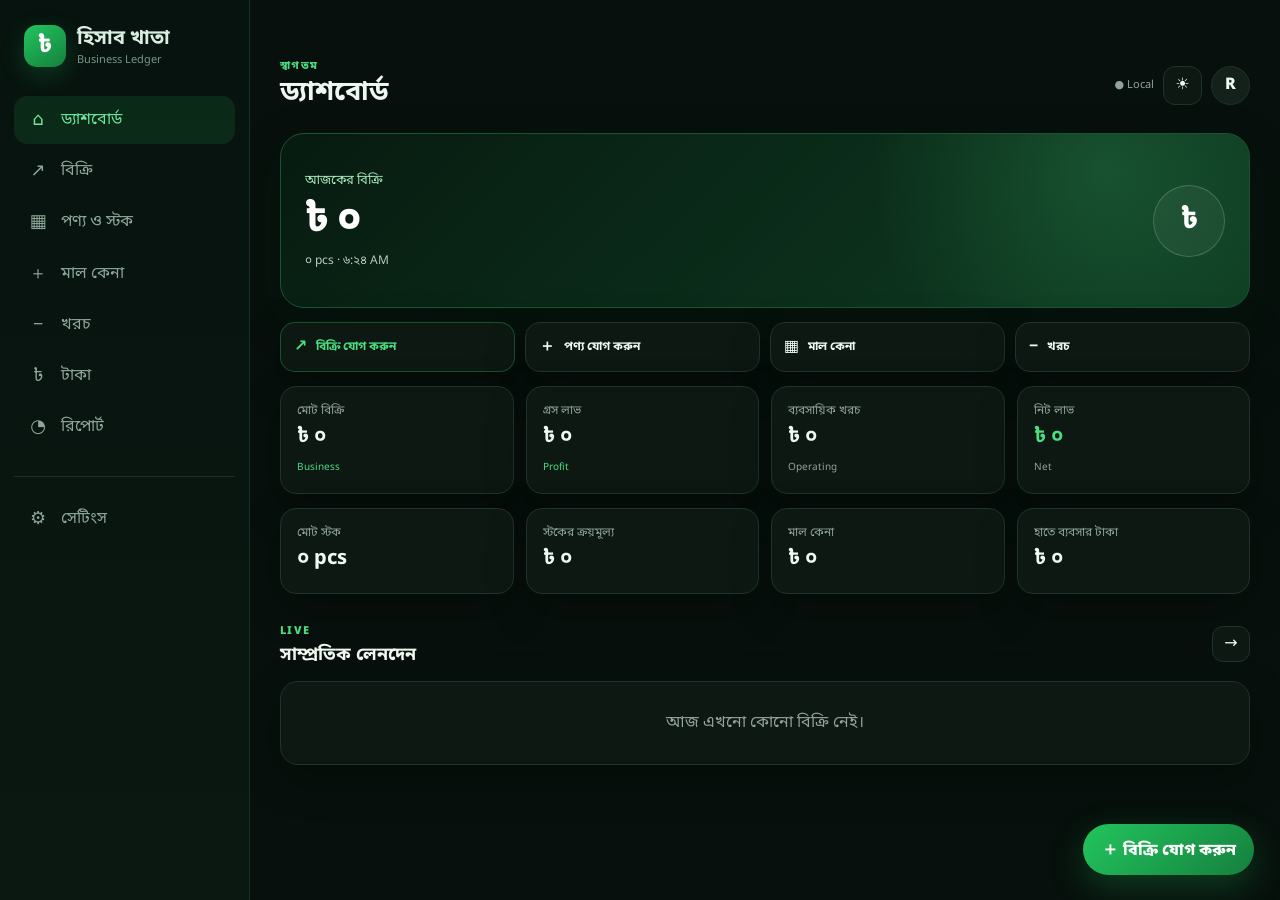
==== commit 8bb3e122: "Add files via upload" ====
--- a/index.html
+++ b/index.html
@@ -1 +1,19 @@
-<!doctype html><html lang="bn"><head><meta charset="UTF-8"><meta name="viewport" content="width=device-width,initial-scale=1"><meta name="theme-color" content="#14532d"><title>হিসাব খাতা</title><link rel="preconnect" href="https://fonts.googleapis.com"><link rel="preconnect" href="https://fonts.gstatic.com" crossorigin><link href="https://fonts.googleapis.com/css2?family=Noto+Sans+Bengali:wght@400;500;600;700&display=swap" rel="stylesheet"><link rel="stylesheet" href="style.css"></head><body><div id="app"></div><script src="app.js"></script></body></html>
+<!doctype html>
+<html lang="bn">
+<head>
+<meta charset="UTF-8">
+<meta name="viewport" content="width=device-width,initial-scale=1,viewport-fit=cover">
+<meta name="theme-color" content="#07130e">
+<title>হিসাব খাতা</title>
+<link rel="preconnect" href="https://fonts.googleapis.com">
+<link rel="preconnect" href="https://fonts.gstatic.com" crossorigin>
+<link href="https://fonts.googleapis.com/css2?family=Noto+Sans+Bengali:wght@400;500;600;700;800&display=swap" rel="stylesheet">
+<link rel="stylesheet" href="style.css">
+</head>
+<body>
+<div id="app"></div>
+<script src="firebase-config.js"></script>
+<script src="firebase.js"></script>
+<script src="app.js"></script>
+</body>
+</html>
--- a/style.css
+++ b/style.css
@@ -1 +1,3 @@
-:root{--green:#14532d;--green2:#16a34a;--bg:#f5f7f9;--text:#1f2937;--muted:#6b7280;--red:#dc2626;--border:#e5e7eb;--shadow:0 6px 24px rgba(15,23,42,.06)}*{box-sizing:border-box}body{margin:0;background:var(--bg);color:var(--text);font-family:'Noto Sans Bengali',system-ui,sans-serif}button,input,select{font:inherit}button{cursor:pointer}.app{min-height:100vh}.layout{display:flex;min-height:100vh}.sidebar{width:240px;background:#fff;border-right:1px solid var(--border);padding:22px 14px;position:sticky;top:0;height:100vh}.brand{font-size:22px;font-weight:700;color:var(--green);padding:0 12px 25px}.navbtn{width:100%;border:0;background:transparent;text-align:left;padding:13px 14px;border-radius:12px;margin:3px 0;color:#4b5563}.navbtn.active,.navbtn:hover{background:#ecfdf3;color:var(--green);font-weight:600}.main{flex:1;max-width:1180px;margin:auto;padding:22px 26px 90px}.topbar{display:flex;align-items:center;justify-content:space-between;margin-bottom:20px}.topbar h1{margin:0;font-size:25px}.iconbtn{border:1px solid var(--border);background:#fff;border-radius:11px;padding:9px 12px}.card{background:#fff;border:1px solid var(--border);border-radius:16px;padding:18px;box-shadow:var(--shadow)}.hero{background:linear-gradient(135deg,#14532d,#166534);color:white;border:0}.label{color:var(--muted);font-size:13px}.hero .label{color:#d1fae5}.money{font-size:30px;font-weight:700;margin:6px 0}.grid{display:grid;gap:14px}.stats{grid-template-columns:repeat(4,1fr);margin:14px 0}.stat .value{font-size:20px;font-weight:700;margin-top:4px}.section{margin-top:22px}.sectionhead{display:flex;justify-content:space-between;align-items:center;margin-bottom:12px}.sectionhead h2{font-size:18px;margin:0}.twocol{display:grid;grid-template-columns:1fr 1fr;gap:14px}.btn{border:0;border-radius:11px;padding:11px 15px;font-weight:600}.primary{background:var(--green);color:#fff}.secondary{background:#ecfdf3;color:var(--green)}.danger{background:#fef2f2;color:var(--red)}.form{display:grid;gap:13px}.field label{display:block;font-size:13px;font-weight:600;margin-bottom:6px}.field input,.field select{width:100%;padding:11px 12px;border:1px solid #d1d5db;border-radius:10px;background:#fff;outline:none}.field input:focus,.field select:focus{border-color:var(--green2);box-shadow:0 0 0 3px #dcfce7}.totalrow{display:flex;justify-content:space-between;align-items:center;padding:10px 0;font-weight:700}.list{display:grid;gap:10px}.item{background:#fff;border:1px solid var(--border);border-radius:14px;padding:15px;display:flex;justify-content:space-between;gap:12px}.item h3{margin:0 0 4px;font-size:16px}.item p{margin:0;color:var(--muted);font-size:13px}.actions{display:flex;gap:6px;align-items:center}.mini{padding:7px 9px;border:1px solid var(--border);background:#fff;border-radius:9px}.empty{padding:30px;text-align:center;color:var(--muted)}.tablewrap{overflow:auto}.table{width:100%;border-collapse:collapse}.table th,.table td{text-align:left;padding:11px;border-bottom:1px solid var(--border);white-space:nowrap}.table th{font-size:13px;color:var(--muted)}.fab{position:fixed;right:25px;bottom:78px;border:0;border-radius:999px;background:var(--green);color:#fff;padding:14px 20px;font-weight:700;box-shadow:0 10px 30px rgba(20,83,45,.3);z-index:10}.bottom{display:none}.modal{position:fixed;inset:0;background:rgba(15,23,42,.45);display:flex;align-items:flex-end;justify-content:center;z-index:30}.modalbox{background:#fff;width:min(560px,100%);border-radius:20px 20px 0 0;padding:20px;max-height:92vh;overflow:auto}.modalhead{display:flex;justify-content:space-between;align-items:center;margin-bottom:15px}.modalhead h2{margin:0;font-size:19px}.close{border:0;background:#f3f4f6;border-radius:9px;padding:7px 10px}.toast{position:fixed;top:20px;right:20px;background:#111827;color:#fff;padding:11px 15px;border-radius:10px;z-index:50}.low{color:#b45309;font-weight:700}.profit{color:#15803d;font-weight:700}.negative{color:#b91c1c;font-weight:700}@media(max-width:800px){.sidebar{display:none}.main{padding:16px 14px 95px}.stats{grid-template-columns:1fr 1fr}.twocol{grid-template-columns:1fr}.bottom{display:grid;grid-template-columns:repeat(4,1fr);position:fixed;bottom:0;left:0;right:0;background:#fff;border-top:1px solid var(--border);z-index:20;padding:7px 5px calc(7px + env(safe-area-inset-bottom))}.bottom button{border:0;background:transparent;color:#6b7280;font-size:12px;padding:5px}.bottom button.active{color:var(--green);font-weight:700}.fab{bottom:72px;right:15px}.topbar h1{font-size:22px}.money{font-size:28px}}
+:root{--bg:#f5f8f6;--surface:#fff;--surface2:#f0f5f2;--text:#102019;--muted:#718078;--green:#16a34a;--green2:#22c55e;--deep:#07130e;--border:#dfe9e3;--red:#ef4444;--amber:#f59e0b;--shadow:0 10px 35px rgba(6,25,15,.07);--radius:18px}html[data-theme=dark]{--bg:#07100c;--surface:#0d1813;--surface2:#13211a;--text:#edf8f1;--muted:#91a39a;--green:#22c55e;--green2:#4ade80;--deep:#06110b;--border:#203229;--red:#fb7185;--amber:#fbbf24;--shadow:0 14px 40px rgba(0,0,0,.25)}*{box-sizing:border-box}html,body{margin:0;min-height:100%;background:var(--bg);color:var(--text);font-family:'Noto Sans Bengali',system-ui,sans-serif}button,input,select{font:inherit}button{cursor:pointer;color:inherit}.app{min-height:100vh}.layout{display:flex;min-height:100vh}.sidebar{width:250px;background:linear-gradient(180deg,#07130e,#0b1711);border-right:1px solid #183026;padding:22px 14px;position:sticky;top:0;height:100vh;color:#d9eee1}.brand{display:flex;gap:11px;align-items:center;padding:3px 10px 26px}.brand.center{justify-content:center}.brand b{display:block;font-size:20px}.brand small{display:block;color:#779487;font-size:11px;margin-top:1px}.brandmark{display:grid;place-items:center;width:42px;height:42px;border-radius:13px;background:linear-gradient(145deg,#22c55e,#15803d);color:#fff;font-size:23px;font-weight:800;box-shadow:0 8px 24px rgba(34,197,94,.22)}.navbtn{width:100%;display:flex;gap:12px;align-items:center;border:0;background:transparent;text-align:left;padding:12px 13px;border-radius:13px;margin:3px 0;color:#8fa79a}.navbtn span{width:22px;text-align:center;font-size:18px}.navbtn.active,.navbtn:hover{background:rgba(34,197,94,.12);color:#6ee7a0}.sidebottom{margin-top:25px;padding-top:15px;border-top:1px solid #183026}.main{width:min(1180px,100%);flex:1;margin:auto;padding:24px 30px 100px}.topbar{display:flex;align-items:center;justify-content:space-between;margin-bottom:22px}.eyebrow{font-size:11px;letter-spacing:.13em;text-transform:uppercase;color:var(--green2);font-weight:800}.topbar h1{margin:2px 0 0;font-size:27px}.top-actions{display:flex;align-items:center;gap:9px}.sync{font-size:11px;color:var(--muted);white-space:nowrap}.sync.synced{color:var(--green2)}.sync.syncing{color:var(--amber)}.sync.error{color:var(--red)}.iconbtn,.avatar{border:1px solid var(--border);background:var(--surface);border-radius:12px;width:39px;height:39px}.avatar{border-radius:50%;background:var(--surface2);font-weight:800}.hero{background:radial-gradient(circle at 85% 20%,rgba(74,222,128,.18),transparent 28%),linear-gradient(135deg,#071b10,#0e3b22);color:#fff;border:1px solid #1a5334;border-radius:24px;padding:24px;display:flex;justify-content:space-between;align-items:center;min-height:175px;box-shadow:0 16px 45px rgba(4,32,16,.25)}.hero.small{min-height:135px}.hero-kicker{color:#a7e9be;font-size:13px}.hero-money{font-size:39px;font-weight:800;letter-spacing:-.03em;margin:6px 0}.hero-meta{color:#b7cdbf;font-size:12px}.hero-ring{width:72px;height:72px;border-radius:50%;display:grid;place-items:center;border:1px solid rgba(255,255,255,.18);background:rgba(255,255,255,.05);font-size:28px;font-weight:800}.quick{display:grid;grid-template-columns:repeat(4,1fr);gap:10px;margin:14px 0}.quick button{border:1px solid var(--border);background:var(--surface);border-radius:15px;padding:13px;display:flex;align-items:center;gap:9px;font-weight:700;box-shadow:var(--shadow)}.quick button:first-child{color:var(--green2);border-color:rgba(34,197,94,.35)}.quick span{font-size:12px}.stats-grid{display:grid;grid-template-columns:repeat(4,1fr);gap:12px;margin:14px 0}.stats-grid.compact{margin-top:0}.metric{background:var(--surface);border:1px solid var(--border);border-radius:16px;padding:16px;box-shadow:var(--shadow)}.metric small{display:block;color:var(--muted);font-size:12px}.metric strong{display:block;font-size:20px;margin:5px 0}.metric span{font-size:10px;color:var(--muted)}.up{color:var(--green2)!important}.section{margin-top:25px}.sectionhead{display:flex;justify-content:space-between;align-items:center;margin-bottom:12px}.sectionhead h2{font-size:18px;margin:2px 0}.ghost{border:1px solid var(--border);background:var(--surface);border-radius:11px;width:38px;height:36px}.card{background:var(--surface);border:1px solid var(--border);border-radius:var(--radius);padding:18px;box-shadow:var(--shadow)}.form{display:grid;gap:14px}.field label{display:block;font-size:12px;font-weight:700;margin-bottom:6px;color:var(--muted)}.field input,.field select{width:100%;padding:12px 13px;border:1px solid var(--border);border-radius:12px;background:var(--surface2);color:var(--text);outline:none}.field input:focus,.field select:focus{border-color:var(--green);box-shadow:0 0 0 3px rgba(34,197,94,.12)}.two-fields{display:grid;grid-template-columns:1fr 1fr;gap:12px}.totalrow{display:flex;justify-content:space-between;align-items:center;padding:12px 0;border-top:1px solid var(--border);font-size:13px}.totalrow b{font-size:22px}.btn{border:0;border-radius:12px;padding:12px 15px;font-weight:800}.primary{background:linear-gradient(135deg,#22c55e,#15803d);color:#fff;box-shadow:0 8px 22px rgba(34,197,94,.18)}.secondary{background:var(--surface2);color:var(--green2);border:1px solid var(--border)}.danger{background:rgba(239,68,68,.1);color:var(--red)}.wide{width:100%}.list{display:grid;gap:9px}.item{background:var(--surface);border:1px solid var(--border);border-radius:15px;padding:13px;display:grid;grid-template-columns:36px 1fr auto;gap:10px;align-items:center;box-shadow:var(--shadow)}.item-icon{width:36px;height:36px;border-radius:11px;display:grid;place-items:center;font-weight:800}.item-icon.sale{background:rgba(34,197,94,.12);color:var(--green2)}.item-icon.product{background:rgba(59,130,246,.12);color:#60a5fa}.item-icon.purchase{background:rgba(168,85,247,.12);color:#c084fc}.item-icon.expense{background:rgba(239,68,68,.12);color:#fb7185}.item-main h3{margin:0 0 3px;font-size:14px}.item-main p{margin:0;color:var(--muted);font-size:11px}.item-right{text-align:right}.item-right strong{font-size:14px}.actions{display:flex;gap:5px;justify-content:flex-end;margin-top:5px}.mini{padding:5px 8px;border:1px solid var(--border);background:var(--surface2);border-radius:8px;font-size:11px}.timestamp{display:block;color:var(--muted);font-size:9px;margin-top:5px}.muted,.tiny{color:var(--muted);font-size:12px;line-height:1.7}.empty{text-align:center;color:var(--muted);padding:30px}.low{color:var(--amber);font-weight:800}.profit{color:var(--green2)!important}.negative{color:var(--red)!important}.tablewrap{overflow:auto}.table{width:100%;border-collapse:collapse}.table th,.table td{text-align:left;padding:11px;border-bottom:1px solid var(--border);white-space:nowrap}.table th{font-size:11px;color:var(--muted)}.fab{position:fixed;right:26px;bottom:25px;border:0;border-radius:999px;background:linear-gradient(135deg,#22c55e,#15803d);color:#fff;padding:13px 18px;font-weight:800;box-shadow:0 12px 35px rgba(34,197,94,.25);z-index:10}.fab span{font-size:18px;margin-right:4px}.bottom{display:none}.modal{position:fixed;inset:0;background:rgba(0,0,0,.62);display:flex;align-items:flex-end;justify-content:center;z-index:30}.modalbox{background:var(--surface);width:min(590px,100%);border-radius:22px 22px 0 0;padding:20px;max-height:92vh;overflow:auto;border:1px solid var(--border)}.modalhead{display:flex;justify-content:space-between;align-items:center;margin-bottom:16px}.modalhead h2{margin:0;font-size:19px}.close{border:0;background:var(--surface2);border-radius:9px;padding:7px 11px}.toast{position:fixed;top:20px;right:20px;background:#0a1510;color:#e9fff0;border:1px solid #244b35;padding:11px 15px;border-radius:12px;z-index:50;box-shadow:var(--shadow)}.settings-grid{display:grid;grid-template-columns:1fr 1fr;gap:14px}.danger-card{border-color:rgba(239,68,68,.3)}.seg{display:flex;background:var(--surface2);padding:4px;border-radius:12px;gap:4px}.seg button{flex:1;border:0;background:transparent;border-radius:9px;padding:9px;font-size:12px}.seg button.active{background:var(--surface);color:var(--green2);font-weight:800;box-shadow:0 3px 12px rgba(0,0,0,.08)}.wrap{flex-wrap:wrap}.status-dot{width:9px;height:9px;border-radius:50%;background:var(--muted)}.status-dot.on{background:var(--green2);box-shadow:0 0 0 5px rgba(34,197,94,.1)}.login-shell{min-height:calc(100vh - 100px);display:grid;place-items:center}.login-card{width:min(430px,100%);background:var(--surface);border:1px solid var(--border);border-radius:24px;padding:28px;box-shadow:var(--shadow)}.login-card h2{text-align:center;margin:20px 0 5px}.login-card>.muted{text-align:center}.google{width:100%;border:1px solid var(--border);background:var(--surface2);border-radius:12px;padding:12px;font-weight:800}.or{text-align:center;color:var(--muted);margin:16px 0;position:relative}.or:before{content:'';height:1px;background:var(--border);position:absolute;left:0;right:0;top:50%}.or span{position:relative;background:var(--surface);padding:0 10px}.linkbtn{display:block;margin:15px auto 0;border:0;background:none;color:var(--green2);font-weight:700}.center{margin-bottom:5px}
+@media(max-width:900px){.sidebar{display:none}.main{padding:17px 14px 95px}.stats-grid{grid-template-columns:1fr 1fr}.settings-grid{grid-template-columns:1fr}.bottom{display:grid;grid-template-columns:repeat(4,1fr);position:fixed;bottom:0;left:0;right:0;background:rgba(9,18,13,.96);backdrop-filter:blur(15px);border-top:1px solid #203229;z-index:20;padding:7px 5px calc(7px + env(safe-area-inset-bottom))}.bottom button{border:0;background:transparent;color:#789087;font-size:10px;padding:4px}.bottom button span{display:block;font-size:18px;line-height:20px}.bottom button.active{color:#6ee7a0;font-weight:800}.fab{right:15px;bottom:75px}.topbar h1{font-size:22px}.sync{display:none}.hero{min-height:150px;padding:20px}.hero-money{font-size:32px}.hero-ring{width:58px;height:58px}.quick{grid-template-columns:repeat(4,1fr)}.quick button{justify-content:center;flex-direction:column;padding:10px 5px}.quick span{font-size:10px}.item{grid-template-columns:32px 1fr auto}.item-icon{width:32px;height:32px}.item-right .actions .mini{font-size:10px;padding:4px 6px}.two-fields{grid-template-columns:1fr 1fr}.top-actions{gap:5px}}
+@media(max-width:420px){.hero-money{font-size:29px}.metric{padding:13px}.metric strong{font-size:17px}.quick button{font-size:16px}.quick span{font-size:9px}.topbar{margin-bottom:16px}.main{padding-left:11px;padding-right:11px}}
